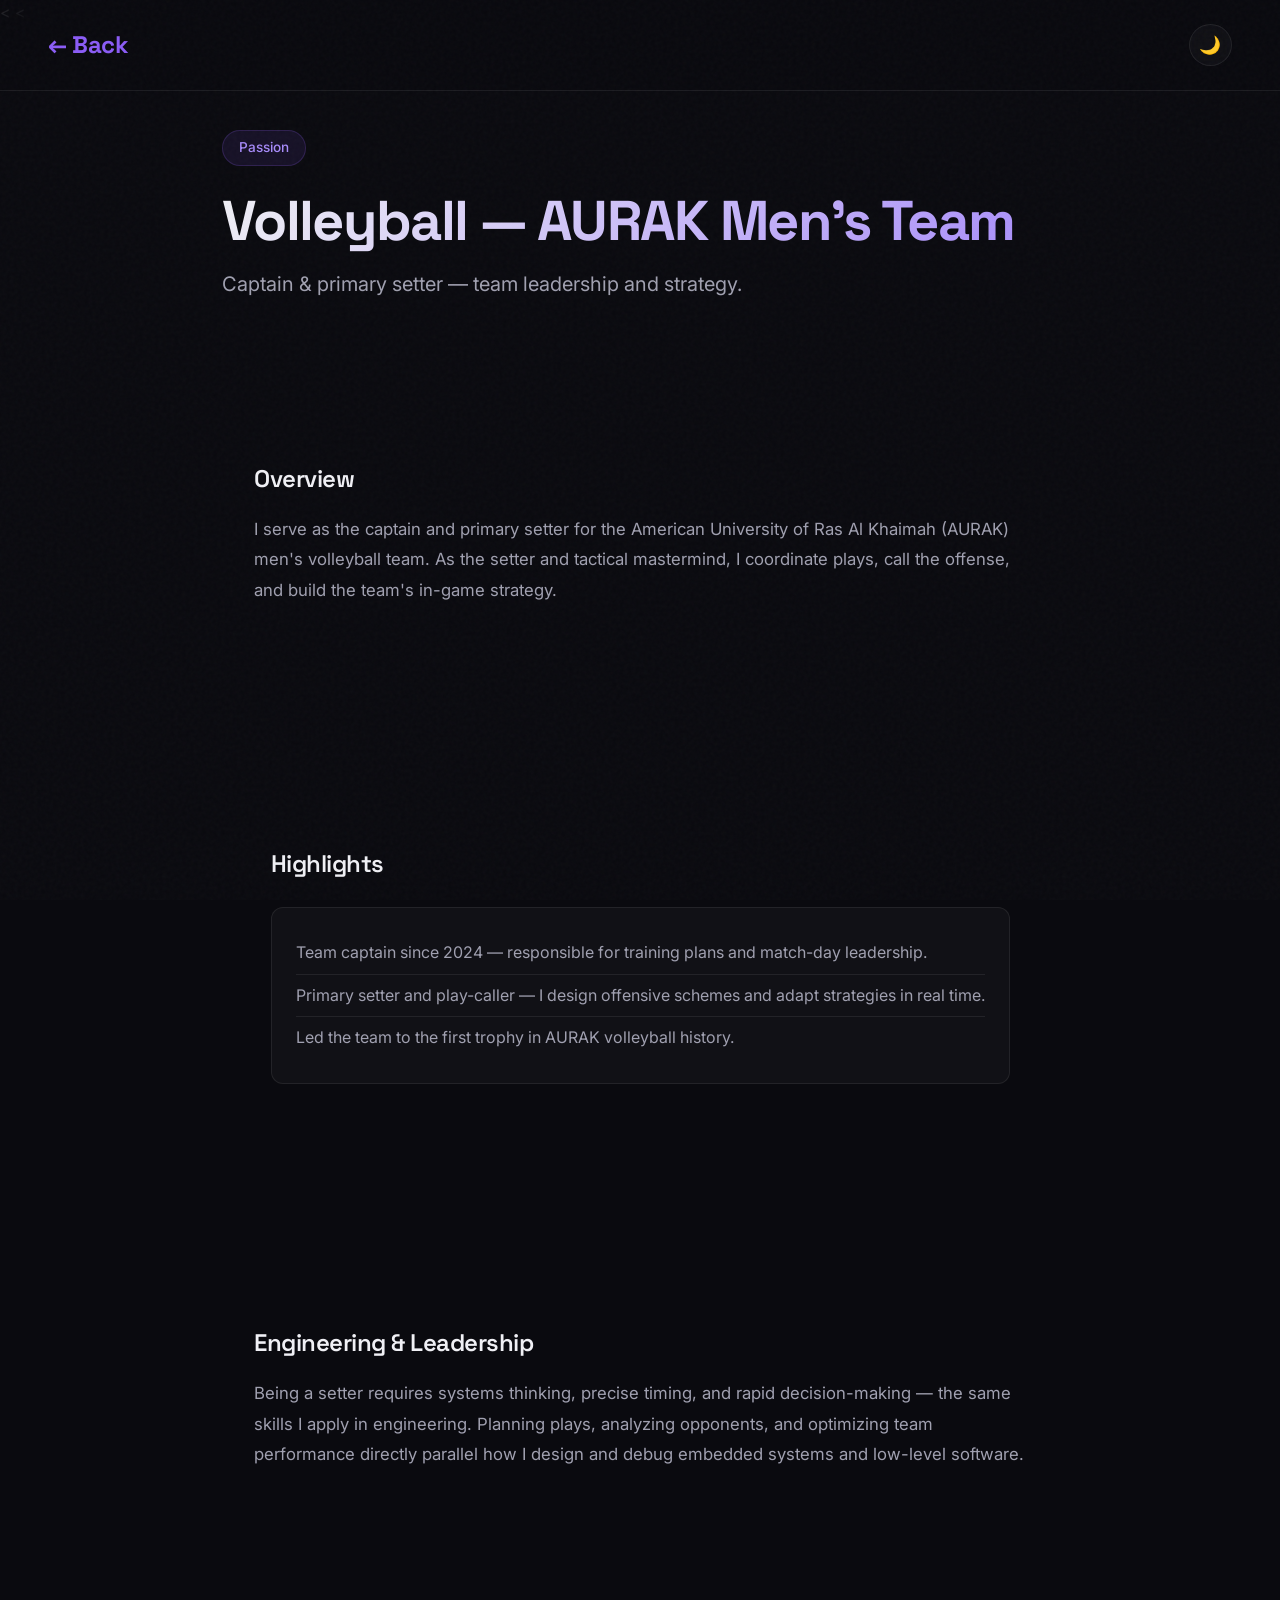
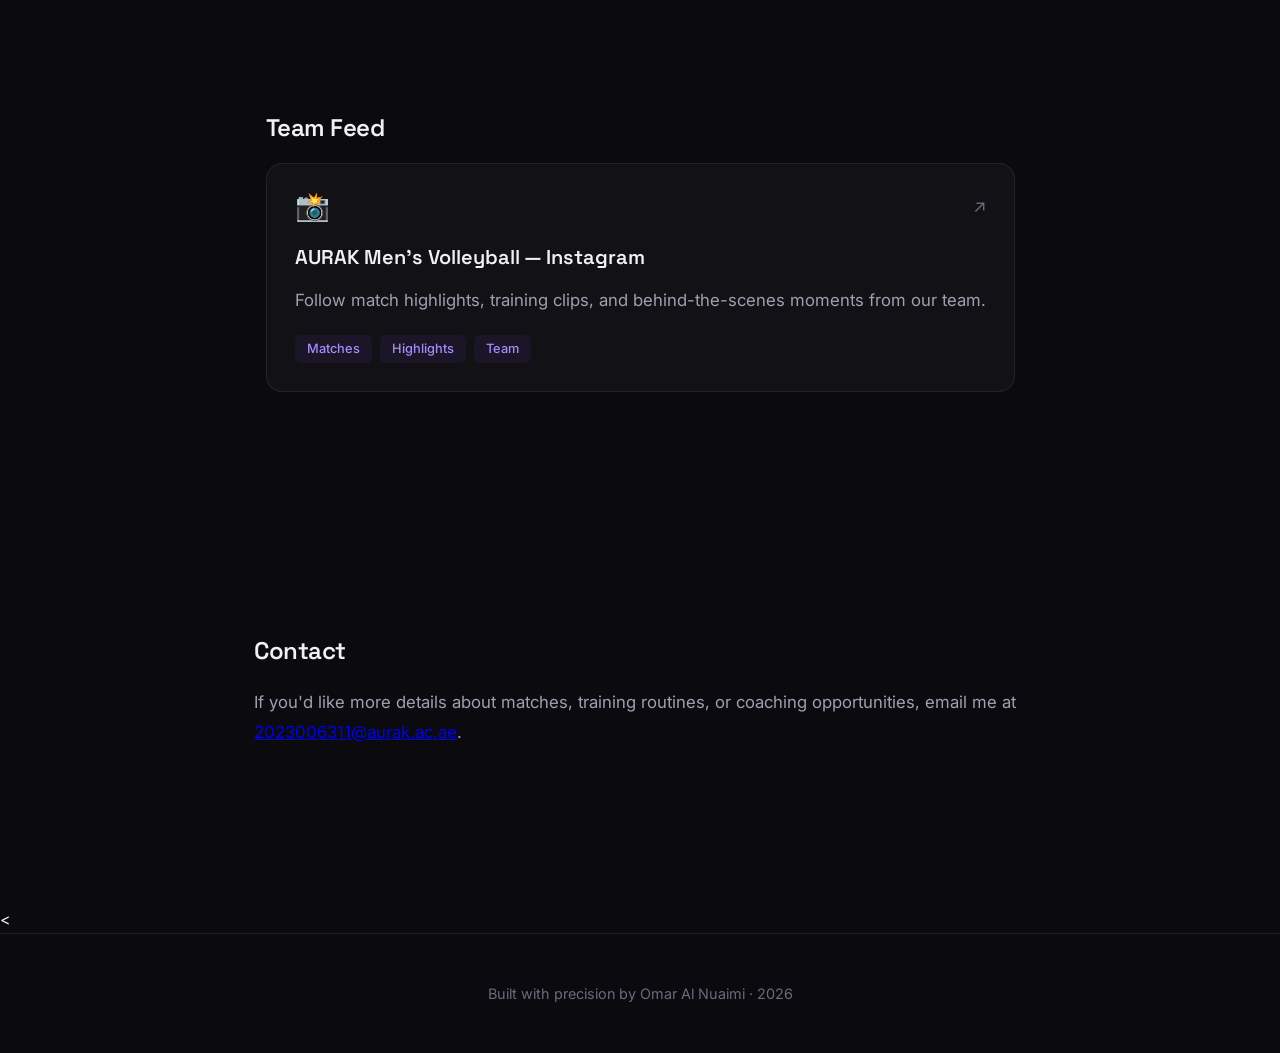
==== passions/volleyball.html @ bf1bc567 "styling fix" ====
<!DOCTYPE html>
<html lang="en">
<head>
  <meta charset="UTF-8" />
  <meta name="viewport" content="width=device-width, initial-scale=1.0"/>
  <title>Volleyball — AURAK Men's Team | Omar Al Nuaimi</title>
  <link rel="stylesheet" href="../style.css"/>
  <link rel="stylesheet" href="passions.css"/>
  <link rel="preconnect" href="https://fonts.googleapis.com">
  <link href="https://fonts.googleapis.com/css2?family=Inter:wght@300;400;500;600;700&family=Space+Grotesk:wght@400;500;600;700&display=swap" rel="stylesheet">
</head>

<body>
 
<<nav class="nav">
  <a href="../index.html" class="nav-brand">← Back</a>
  <button id="toggle" aria-label="Toggle theme">🌙</button>
</nav>

  <<main class="project-page">

    <header class="project-hero">
      <span class="project-tag">Passion</span>
      <h1>Volleyball — AURAK Men's Team</h1>
      <p class="project-subtitle">Captain & primary setter — team leadership and strategy.</p>
    </header>

    <div class="project-content">
      <section class="project-section">
        <h2>Overview</h2>
        <p>I serve as the captain and primary setter for the American University of Ras Al Khaimah (AURAK) men's volleyball team. As the setter and tactical mastermind, I coordinate plays, call the offense, and build the team's in-game strategy.</p>
      </section>

      <section class="project-section">
        <h2>Highlights</h2>
        <div class="info-box">
          <ul>
            <li>Team captain since 2024 — responsible for training plans and match-day leadership.</li>
            <li>Primary setter and play-caller — I design offensive schemes and adapt strategies in real time.</li>
            <li>Led the team to the first trophy in AURAK volleyball history.</li>
          </ul>
        </div>
      </section>

      <section class="project-section">
        <h2>Engineering & Leadership</h2>
        <p>Being a setter requires systems thinking, precise timing, and rapid decision-making — the same skills I apply in engineering. Planning plays, analyzing opponents, and optimizing team performance directly parallel how I design and debug embedded systems and low-level software.</p>
      </section>

      <section class="project-section">
        <h2>Team Feed</h2>
        <div class="projects-grid">
          <a href="https://www.instagram.com/aurakmvb" target="_blank" rel="noopener noreferrer" class="card-link">
            <article class="card">
              <div class="card-header">
                <div class="card-icon">📸</div>
                <div class="card-arrow">↗</div>
              </div>
              <h3>AURAK Men's Volleyball — Instagram</h3>
              <p>Follow match highlights, training clips, and behind-the-scenes moments from our team.</p>
              <div class="card-tags">
                <span>Matches</span>
                <span>Highlights</span>
                <span>Team</span>
              </div>
            </article>
          </a>
        </div>
      </section>

      <section class="project-section">
        <h2>Contact</h2>
        <p>If you'd like more details about matches, training routines, or coaching opportunities, email me at <a href="mailto:2023006311@aurak.ac.ae">2023006311@aurak.ac.ae</a>.</p>
      </section>
    </div>
  </main>
  <script>
  // Theme toggle (minimal, mirror of homepage behaviour)
  (function() {
    const toggle = document.getElementById('toggle');
    const body = document.body;
    const THEME_KEY = 'theme-preference';

    const pref = localStorage.getItem(THEME_KEY);
    if (pref === 'light') {
      body.classList.add('light');
      if (toggle) toggle.textContent = '☀️';
    } else {
      body.classList.remove('light');
      if (toggle) toggle.textContent = '🌙';
    }

    if (toggle) {
      toggle.addEventListener('click', () => {
        body.classList.toggle('light');
        toggle.textContent = body.classList.contains('light') ? '☀️' : '🌙';
        localStorage.setItem(THEME_KEY, body.classList.contains('light') ? 'light' : 'dark');
      });
    }
  })();

  // Simple fade-in observer for project sections and cards
  (function() {
    const observer = new IntersectionObserver((entries) => {
      entries.forEach(entry => {
        if (entry.isIntersecting) entry.target.classList.add('visible');
      });
    }, { threshold: 0.1 });

    document.querySelectorAll('.project-section, .card').forEach(el => {
      el.classList.add('fade-in');
      observer.observe(el);
    });
  })();
  document.getElementById('year')?.textContent = new Date().getFullYear();
  </script>
  
<<footer>
  <p>Built with precision by Omar Al Nuaimi · <span id="year">2026</span></p>
</footer>
</body>
</html>
---- style.css ----
:root {
  --bg-primary: #0a0a0f;
  --bg-secondary: #12121a;
  --bg-card: rgba(255, 255, 255, 0.03);
  --text-primary: #f0f0f5;
  --text-secondary: #a0a0b0;
  --text-muted: #6b6b7b;
  --accent: #8b5cf6;
  --accent-light: #a78bfa;
  --accent-glow: rgba(139, 92, 246, 0.3);
  --border: rgba(255, 255, 255, 0.08);
  --font-main: 'Inter', -apple-system, sans-serif;
  --font-display: 'Space Grotesk', sans-serif;
}

.light {
  --bg-primary: #fafafa;
  --bg-secondary: #ffffff;
  --bg-card: rgba(0, 0, 0, 0.02);
  --text-primary: #1a1a2e;
  --text-secondary: #4a4a5a;
  --text-muted: #8a8a9a;
  --accent: #7c3aed;
  --accent-light: #8b5cf6;
  --accent-glow: rgba(124, 58, 237, 0.15);
  --border: rgba(0, 0, 0, 0.06);
}

* {
  margin: 0;
  padding: 0;
  box-sizing: border-box;
}

html {
  scroll-behavior: smooth;
}

body {
  font-family: var(--font-main);
  background: var(--bg-primary);
  color: var(--text-primary);
  line-height: 1.6;
  transition: background 0.4s ease, color 0.4s ease;
  overflow-x: hidden;
}

/* Noise texture overlay */
body::before {
  content: '';
  position: fixed;
  top: 0;
  left: 0;
  width: 100%;
  height: 100%;
  opacity: 0.03;
  z-index: 1000;
  pointer-events: none;
  background-image: url("data:image/svg+xml,%3Csvg viewBox='0 0 256 256' xmlns='http://www.w3.org/2000/svg'%3E%3Cfilter id='noise'%3E%3CfeTurbulence type='fractalNoise' baseFrequency='0.9' numOctaves='4' stitchTiles='stitch'/%3E%3C/filter%3E%3Crect width='100%25' height='100%25' filter='url(%23noise)'/%3E%3C/svg%3E");
}

/* Navigation */
.nav {
  position: fixed;
  top: 0;
  left: 0;
  right: 0;
  display: flex;
  justify-content: space-between;
  align-items: center;
  padding: 1.5rem 3rem;
  z-index: 100;
  background: rgba(10, 10, 15, 0.8);
  backdrop-filter: blur(20px);
  border-bottom: 1px solid var(--border);
  transition: all 0.4s ease;
}

.light .nav {
  background: rgba(250, 250, 250, 0.8);
}

.nav-brand {
  font-family: var(--font-display);
  font-size: 1.5rem;
  font-weight: 700;
  color: var(--accent);
  letter-spacing: -0.02em;
  text-decoration: none;
  transition: all 0.3s ease;
}

.nav-brand:hover {
  opacity: 0.8;
}

#toggle {
  background: var(--bg-card);
  border: 1px solid var(--border);
  padding: 0.6rem;
  border-radius: 50%;
  cursor: pointer;
  font-size: 1.1rem;
  transition: all 0.3s ease;
  backdrop-filter: blur(10px);
}

#toggle:hover {
  transform: scale(1.1);
  border-color: var(--accent);
}

/* Hero */
.hero {
  min-height: 100vh;
  display: flex;
  flex-direction: column;
  justify-content: center;
  align-items: center;
  text-align: center;
  padding: 8rem 2rem 4rem;
  position: relative;
  background: 
    radial-gradient(ellipse 80% 50% at 50% -20%, rgba(139, 92, 246, 0.15), transparent),
    radial-gradient(ellipse 60% 40% at 80% 80%, rgba(139, 92, 246, 0.05), transparent);
}

.hero-content {
  max-width: 800px;
  animation: fadeInUp 0.8s ease-out;
}

.badge {
  display: inline-block;
  padding: 0.4rem 1rem;
  background: rgba(139, 92, 246, 0.1);
  border: 1px solid rgba(139, 92, 246, 0.2);
  border-radius: 100px;
  font-size: 0.85rem;
  color: var(--accent-light);
  margin-bottom: 1.5rem;
  font-weight: 500;
}

.hero h1 {
  font-family: var(--font-display);
  font-size: clamp(2.5rem, 6vw, 4.5rem);
  font-weight: 700;
  line-height: 1.1;
  letter-spacing: -0.03em;
  margin-bottom: 1rem;
  background: linear-gradient(135deg, var(--text-primary) 0%, var(--accent-light) 100%);
  -webkit-background-clip: text;
  -webkit-text-fill-color: transparent;
  background-clip: text;
}

.hero-subtitle {
  font-family: var(--font-display);
  font-size: 1.25rem;
  color: var(--text-secondary);
  font-weight: 500;
  margin-bottom: 1.5rem;
  letter-spacing: 0.02em;
}

.hero-desc {
  font-size: 1.1rem;
  color: var(--text-muted);
  max-width: 600px;
  margin: 0 auto 2.5rem;
  line-height: 1.7;
}

/* Buttons */
.buttons {
  display: flex;
  flex-wrap: wrap;
  justify-content: center;
  gap: 0.75rem;
}

.btn {
  display: inline-flex;
  align-items: center;
  gap: 0.4rem;
  padding: 0.85rem 1.75rem;
  font-family: var(--font-main);
  font-size: 0.95rem;
  font-weight: 500;
  text-decoration: none;
  border-radius: 12px;
  transition: all 0.3s cubic-bezier(0.4, 0, 0.2, 1);
  cursor: pointer;
  border: none;
}

.btn-primary {
  background: var(--accent);
  color: white;
  box-shadow: 0 4px 20px var(--accent-glow);
}

.btn-primary:hover {
  transform: translateY(-2px);
  box-shadow: 0 8px 30px var(--accent-glow);
  background: var(--accent-light);
}

.btn-secondary {
  background: var(--bg-card);
  color: var(--text-primary);
  border: 1px solid var(--border);
  backdrop-filter: blur(10px);
}

.btn-secondary:hover {
  background: rgba(139, 92, 246, 0.1);
  border-color: var(--accent);
  transform: translateY(-2px);
}

.btn-highlight {
  background: linear-gradient(135deg, var(--accent), #c084fc);
  color: white;
  box-shadow: 0 4px 20px rgba(139, 92, 246, 0.3);
}

.btn-highlight:hover {
  transform: translateY(-2px);
  box-shadow: 0 8px 30px rgba(139, 92, 246, 0.4);
}

/* Scroll Indicator */
.scroll-indicator {
  position: absolute;
  bottom: 2.5rem;
  display: flex;
  flex-direction: column;
  align-items: center;
  gap: 0.75rem;
  opacity: 0.6;
  animation: bounce 2s infinite;
}

.mouse {
  width: 24px;
  height: 38px;
  border: 2px solid var(--text-muted);
  border-radius: 12px;
  position: relative;
}

.wheel {
  width: 4px;
  height: 8px;
  background: var(--text-muted);
  border-radius: 2px;
  position: absolute;
  top: 6px;
  left: 50%;
  transform: translateX(-50%);
  animation: scroll 2s infinite;
}

.scroll-indicator span {
  font-size: 0.75rem;
  color: var(--text-muted);
  text-transform: uppercase;
  letter-spacing: 0.1em;
}

/* Sections */
section {
  max-width: 1100px;
  margin: 0 auto;
  padding: 6rem 2rem;
}

.section-header {
  display: flex;
  align-items: center;
  gap: 1rem;
  margin-bottom: 3rem;
}

.section-number {
  font-family: var(--font-display);
  font-size: 0.875rem;
  font-weight: 600;
  color: var(--accent);
  opacity: 0.7;
}

h2 {
  font-family: var(--font-display);
  font-size: 2rem;
  font-weight: 700;
  color: var(--text-primary);
  letter-spacing: -0.02em;
}

/* About */
.about-content {
  display: grid;
  grid-template-columns: 1fr;
  gap: 2rem;
}

.about-content p {
  font-size: 1.15rem;
  color: var(--text-secondary);
  line-height: 1.8;
  max-width: 700px;
}

.skills {
  display: flex;
  flex-wrap: wrap;
  gap: 0.6rem;
}

.skill-tag {
  padding: 0.5rem 1rem;
  background: var(--bg-card);
  border: 1px solid var(--border);
  border-radius: 8px;
  font-size: 0.875rem;
  font-weight: 500;
  color: var(--text-secondary);
  transition: all 0.3s ease;
}

.skill-tag:hover {
  border-color: var(--accent);
  color: var(--accent-light);
  transform: translateY(-1px);
}

/* Projects Grid */
.projects-grid {
  display: grid;
  grid-template-columns: repeat(auto-fit, minmax(300px, 1fr));
  gap: 1.5rem;
}

/* Card links */
.card-link {
  text-decoration: none;
  color: inherit;
  display: block;
}

.card-link:hover {
  text-decoration: none;
}

/* Cards */
.card {
  background: var(--bg-card);
  border: 1px solid var(--border);
  border-radius: 16px;
  padding: 1.75rem;
  backdrop-filter: blur(20px);
  transition: all 0.4s cubic-bezier(0.4, 0, 0.2, 1);
  position: relative;
  overflow: hidden;
  height: 100%;
}

.card::before {
  content: '';
  position: absolute;
  top: 0;
  left: 0;
  right: 0;
  height: 1px;
  background: linear-gradient(90deg, transparent, var(--accent), transparent);
  opacity: 0;
  transition: opacity 0.4s ease;
}

.card:hover {
  transform: translateY(-5px);
  border-color: rgba(139, 92, 246, 0.2);
  box-shadow: 0 20px 40px rgba(0, 0, 0, 0.2);
}

.card:hover::before {
  opacity: 1;
}

.card-header {
  display: flex;
  justify-content: space-between;
  align-items: flex-start;
  margin-bottom: 1.25rem;
}

.card-icon {
  font-size: 1.75rem;
  line-height: 1;
}

.card-arrow {
  color: var(--text-muted);
  font-size: 1.1rem;
  transition: all 0.3s ease;
}

.card:hover .card-arrow {
  color: var(--accent);
  transform: translate(2px, -2px);
}

.card h3 {
  font-family: var(--font-display);
  font-size: 1.25rem;
  font-weight: 600;
  margin-bottom: 0.75rem;
  color: var(--text-primary);
}

.card p {
  color: var(--text-secondary);
  font-size: 0.95rem;
  line-height: 1.6;
  margin-bottom: 1.25rem;
}

.card-tags {
  display: flex;
  flex-wrap: wrap;
  gap: 0.5rem;
}

.card-tags span {
  padding: 0.25rem 0.75rem;
  background: rgba(139, 92, 246, 0.08);
  border-radius: 6px;
  font-size: 0.8rem;
  color: var(--accent-light);
  font-weight: 500;
}

/* Footer */
footer {
  text-align: center;
  padding: 3rem 2rem;
  border-top: 1px solid var(--border);
  color: var(--text-muted);
  font-size: 0.9rem;
}

/* Animations */
@keyframes fadeInUp {
  from {
    opacity: 0;
    transform: translateY(30px);
  }
  to {
    opacity: 1;
    transform: translateY(0);
  }
}

@keyframes bounce {
  0%, 20%, 50%, 80%, 100% {
    transform: translateY(0);
  }
  40% {
    transform: translateY(-10px);
  }
  60% {
    transform: translateY(-5px);
  }
}

@keyframes scroll {
  0% {
    opacity: 1;
    transform: translateX(-50%) translateY(0);
  }
  100% {
    opacity: 0;
    transform: translateX(-50%) translateY(12px);
  }
}

.fade-in {
  opacity: 0;
  transform: translateY(30px);
  transition: opacity 0.6s ease, transform 0.6s ease;
}

.fade-in.visible {
  opacity: 1;
  transform: translateY(0);
}

/* Light mode specific tweaks */
.light .card {
  background: rgba(255, 255, 255, 0.6);
  box-shadow: 0 4px 20px rgba(0, 0, 0, 0.05);
}

.light .hero {
  background: 
    radial-gradient(ellipse 80% 50% at 50% -20%, rgba(124, 58, 237, 0.08), transparent),
    radial-gradient(ellipse 60% 40% at 80% 80%, rgba(124, 58, 237, 0.03), transparent);
}

/* Project Page Styles */
.project-page {
  max-width: 900px;
  margin: 0 auto;
  padding: 8rem 2rem 4rem;
}

.project-hero {
  margin-bottom: 4rem;
  animation: fadeInUp 0.8s ease-out;
}

.project-tag {
  display: inline-block;
  padding: 0.4rem 1rem;
  background: rgba(139, 92, 246, 0.1);
  border: 1px solid rgba(139, 92, 246, 0.2);
  border-radius: 100px;
  font-size: 0.85rem;
  color: var(--accent-light);
  margin-bottom: 1.5rem;
  font-weight: 500;
}

.project-hero h1 {
  font-family: var(--font-display);
  font-size: clamp(2rem, 5vw, 3.5rem);
  font-weight: 700;
  line-height: 1.1;
  letter-spacing: -0.03em;
  margin-bottom: 1rem;
  background: linear-gradient(135deg, var(--text-primary) 0%, var(--accent-light) 100%);
  -webkit-background-clip: text;
  -webkit-text-fill-color: transparent;
  background-clip: text;
}

.project-subtitle {
  font-size: 1.25rem;
  color: var(--text-secondary);
  font-weight: 400;
}

.project-content {
  display: flex;
  flex-direction: column;
  gap: 3rem;
}

.project-section {
  animation: fadeInUp 0.6s ease-out;
  animation-fill-mode: both;
}

.project-section:nth-child(2) { animation-delay: 0.1s; }
.project-section:nth-child(3) { animation-delay: 0.2s; }
.project-section:nth-child(4) { animation-delay: 0.3s; }
.project-section:nth-child(5) { animation-delay: 0.4s; }
.project-section:nth-child(6) { animation-delay: 0.5s; }
.project-section:nth-child(7) { animation-delay: 0.6s; }

.project-section h2 {
  font-family: var(--font-display);
  font-size: 1.5rem;
  font-weight: 600;
  margin-bottom: 1rem;
  color: var(--text-primary);
  letter-spacing: -0.02em;
}

.project-section p {
  color: var(--text-secondary);
  line-height: 1.8;
  font-size: 1.05rem;
}

.project-section code {
  background: var(--bg-card);
  padding: 0.2rem 0.4rem;
  border-radius: 4px;
  font-family: 'SF Mono', Monaco, monospace;
  font-size: 0.9em;
  color: var(--accent-light);
  border: 1px solid var(--border);
}

.specs-grid {
  display: grid;
  grid-template-columns: repeat(auto-fit, minmax(200px, 1fr));
  gap: 1rem;
  margin-top: 1.5rem;
}

.spec-card {
  background: var(--bg-card);
  border: 1px solid var(--border);
  border-radius: 12px;
  padding: 1.25rem;
  backdrop-filter: blur(10px);
}

.spec-card h4 {
  font-family: var(--font-display);
  font-size: 0.875rem;
  font-weight: 600;
  color: var(--accent-light);
  margin-bottom: 0.5rem;
  text-transform: uppercase;
  letter-spacing: 0.05em;
}

.spec-card p {
  font-size: 1rem;
  color: var(--text-primary);
  margin: 0;
}

.info-box {
  background: var(--bg-card);
  border: 1px solid var(--border);
  border-radius: 12px;
  padding: 1.5rem;
  margin-top: 1.5rem;
  backdrop-filter: blur(10px);
}

.info-box h4 {
  font-family: var(--font-display);
  font-size: 1rem;
  font-weight: 600;
  margin-bottom: 1rem;
  color: var(--text-primary);
}

.info-box ul {
  list-style: none;
  padding: 0;
  margin: 0;
}

.info-box li {
  padding: 0.5rem 0;
  color: var(--text-secondary);
  border-bottom: 1px solid var(--border);
}

.info-box li:last-child {
  border-bottom: none;
}

.info-box strong {
  color: var(--text-primary);
  display: inline-block;
  width: 100px;
}

.code-block {
  background: var(--bg-secondary);
  border: 1px solid var(--border);
  border-radius: 12px;
  padding: 1.5rem;
  margin-top: 1.5rem;
  overflow-x: auto;
}

.code-block pre {
  margin: 0;
  font-family: 'SF Mono', Monaco, monospace;
  font-size: 0.9rem;
  line-height: 1.6;
  color: var(--text-secondary);
}

.pdf-container {
  margin-top: 1.5rem;
  border: 1px solid var(--border);
  border-radius: 12px;
  overflow: hidden;
  background: var(--bg-secondary);
}

.pdf-container embed {
  display: block;
  border: none;
}

.pdf-fallback {
  text-align: center;
  padding: 1rem;
  margin: 0;
  font-size: 0.9rem;
  color: var(--text-muted);
}

.pdf-fallback a {
  color: var(--accent-light);
  text-decoration: none;
}

.pdf-fallback a:hover {
  text-decoration: underline;
}

/* Responsive */
@media (max-width: 768px) {
  .nav {
    padding: 1rem 1.5rem;
  }
  
  .hero {
    padding: 7rem 1.5rem 3rem;
  }
  
  .buttons {
    flex-direction: column;
    align-items: center;
  }
  
  .btn {
    width: 100%;
    max-width: 280px;
    justify-content: center;
  }
  
  section {
    padding: 4rem 1.5rem;
  }
  
  .projects-grid {
    grid-template-columns: 1fr;
  }
  
  .project-page {
    padding: 7rem 1.5rem 3rem;
  }
  
  .specs-grid {
    grid-template-columns: 1fr 1fr;
  }
}
---- passions/passions.css ----
/* Overrides and page-specific tweaks for passions pages */

/* Ensure project pages account for fixed nav */
.project-page {
  padding-top: 6.5rem;
}

/* Back link styled like the site's secondary buttons but smaller */
.back-link {
  display: inline-flex;
  align-items: center;
  gap: 0.5rem;
  padding: 0.6rem 1rem;
  background: var(--bg-card);
  color: var(--text-primary);
  border: 1px solid var(--border);
  border-radius: 10px;
  text-decoration: none;
  font-weight: 600;
  margin-bottom: 1.25rem;
}

.back-link:hover {
  background: rgba(139, 92, 246, 0.06);
  border-color: var(--accent);
  transform: translateY(-2px);
}

/* Place the nav-brand clearly and ensure contrast on project pages */
.nav {
  background: rgba(10, 10, 15, 0.85);
}

.nav-brand {
  color: var(--accent);
}

/* Small screens: ensure back link full width */
@media (max-width: 768px) {
  .back-link {
    width: 100%;
    justify-content: center;
  }
}
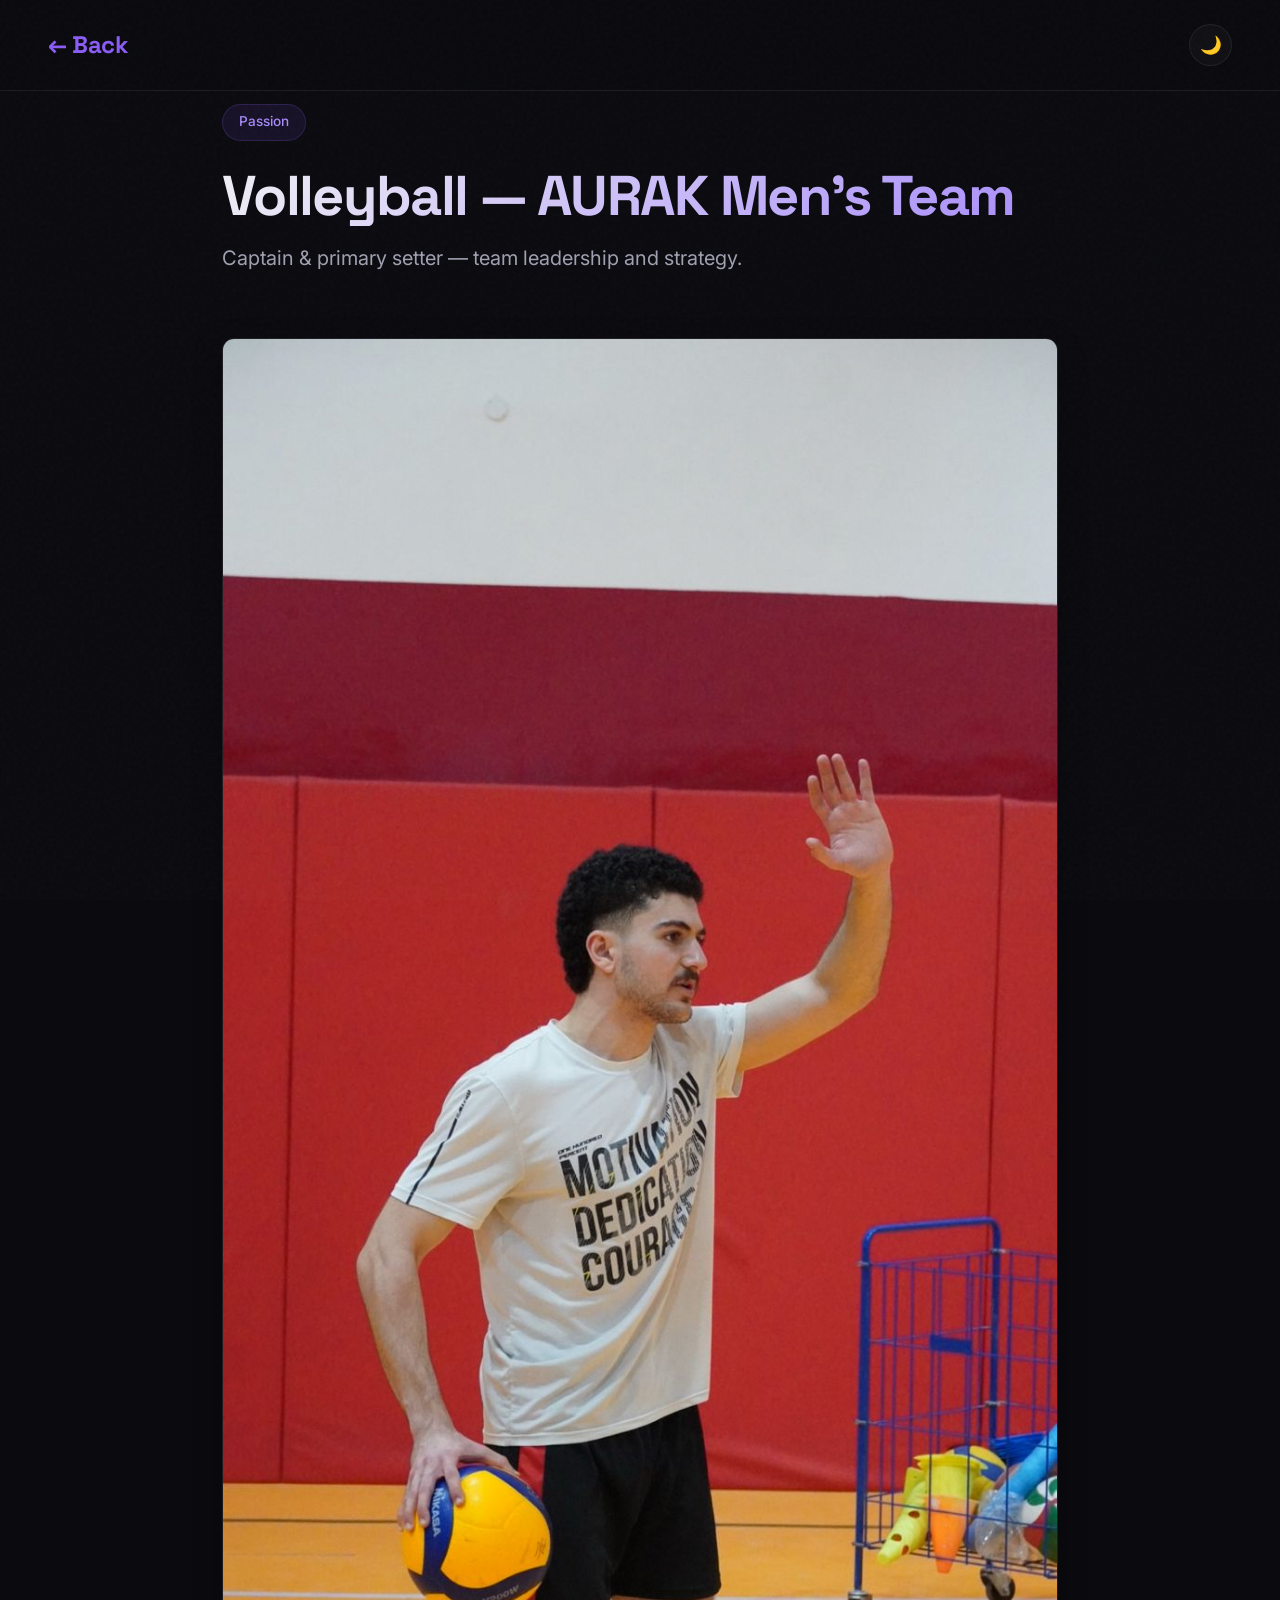
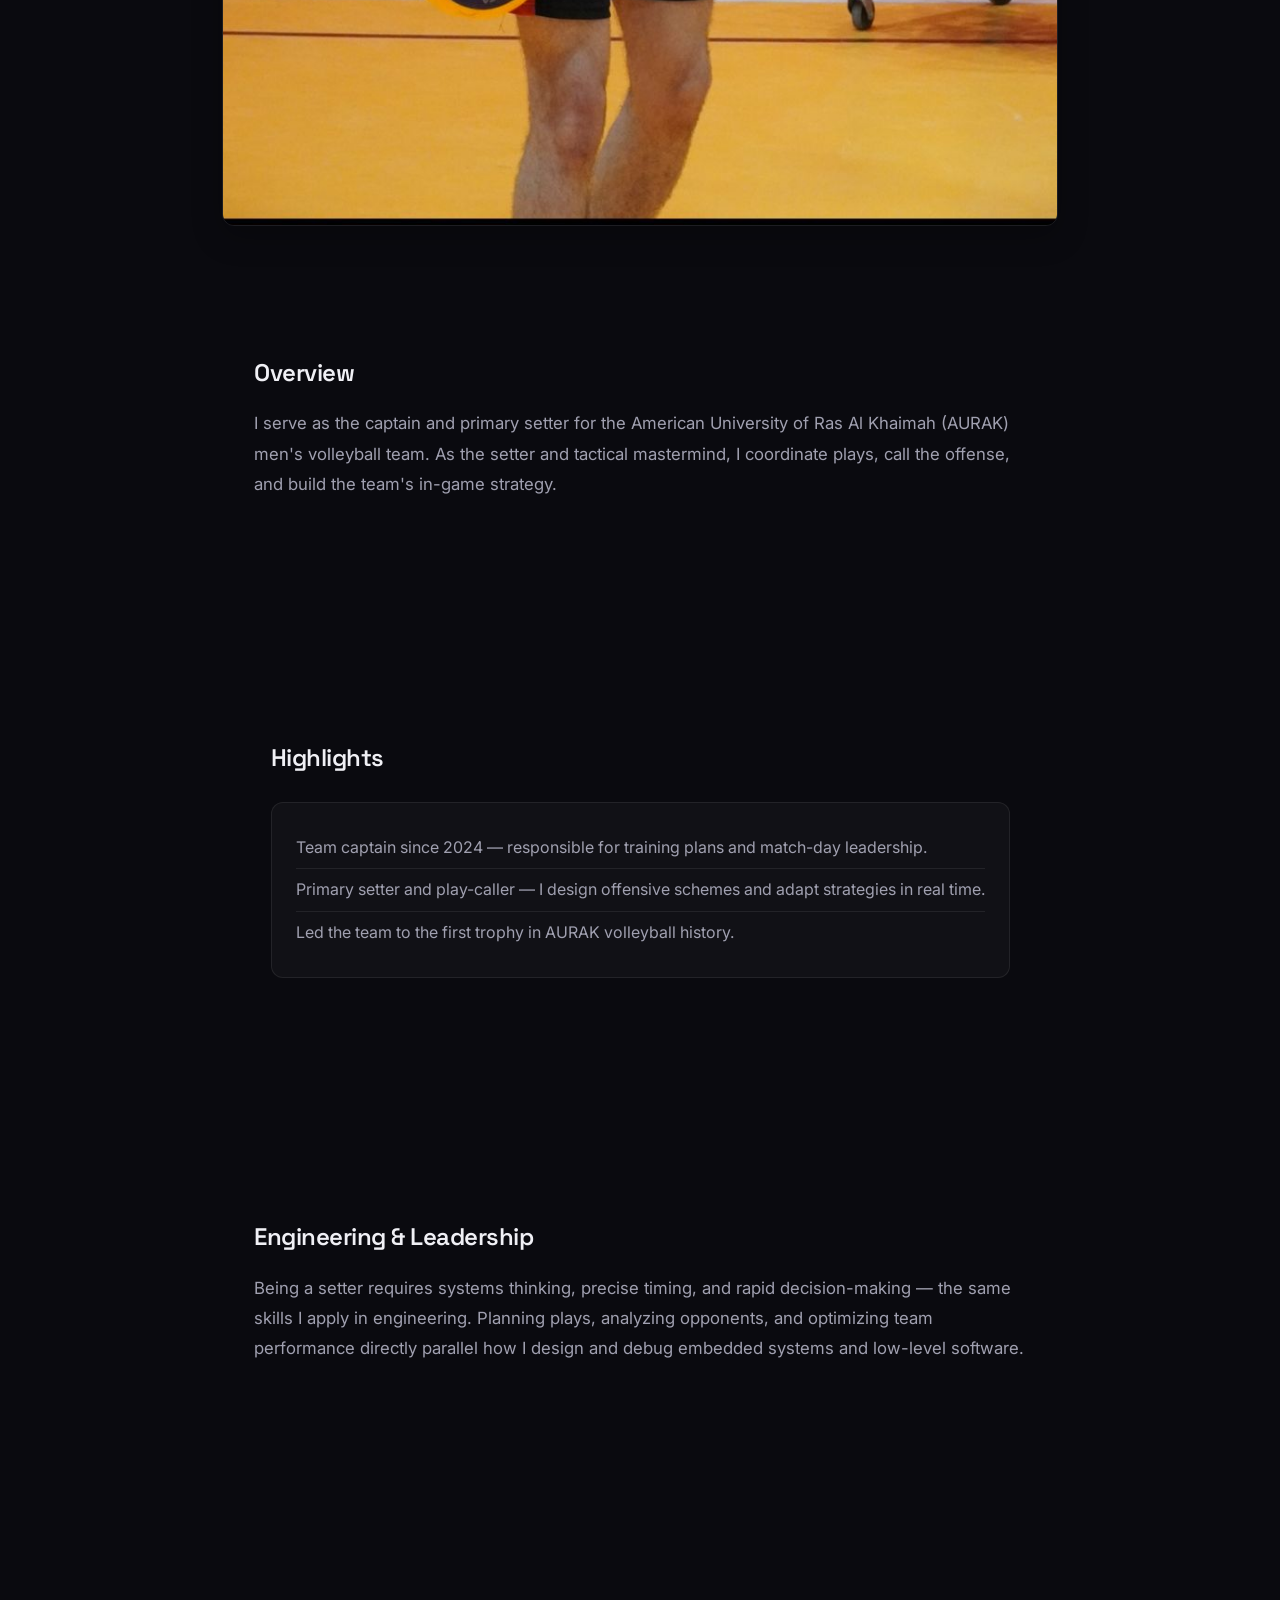
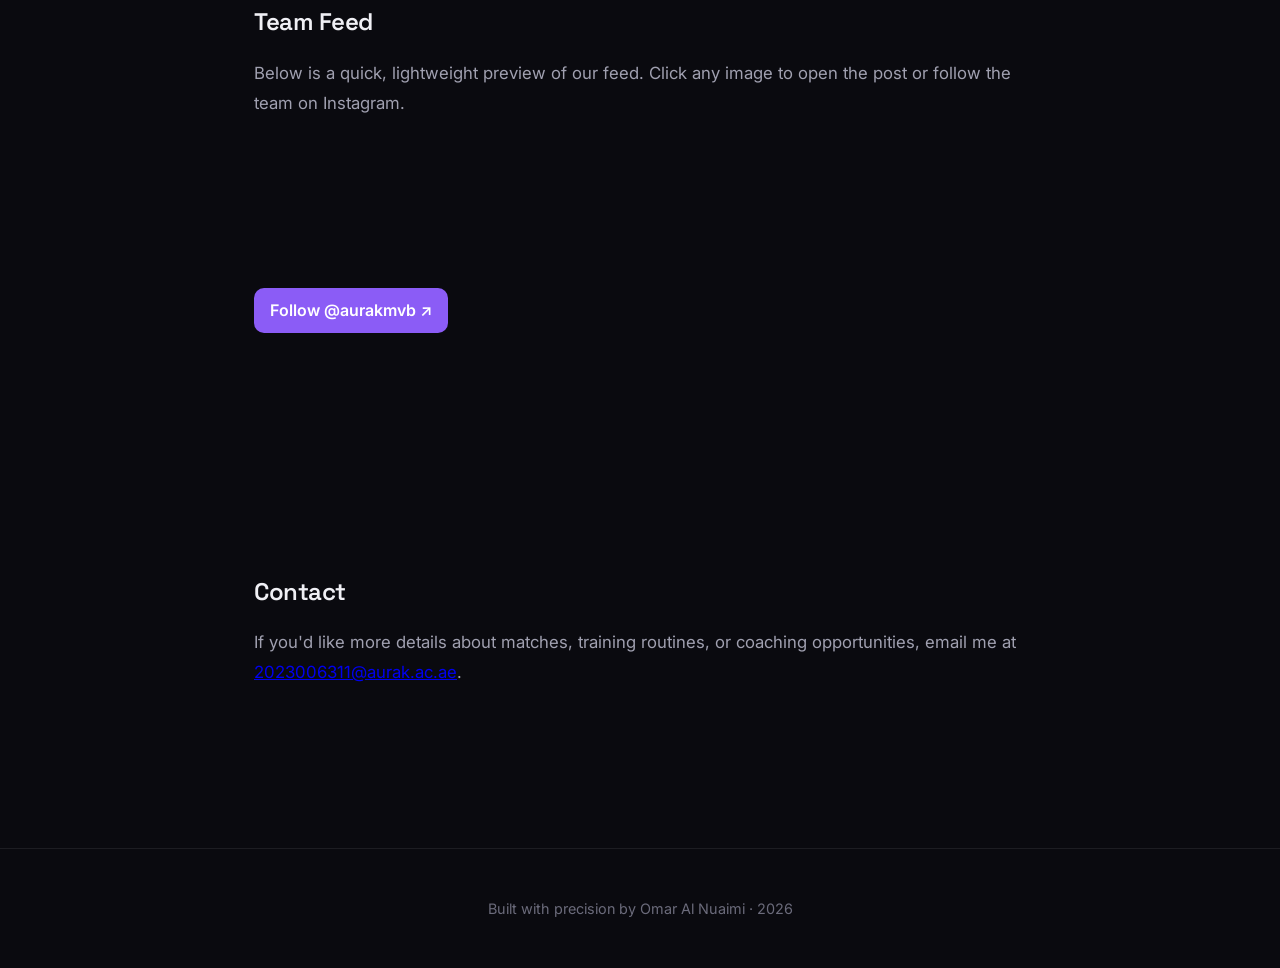
==== commit a6ae6ad9: "added pic, insta feed etc" ====
--- a/passions/volleyball.html
+++ b/passions/volleyball.html
@@ -12,18 +12,21 @@
 
 <body>
  
-<<nav class="nav">
+<nav class="nav">
   <a href="../index.html" class="nav-brand">← Back</a>
   <button id="toggle" aria-label="Toggle theme">🌙</button>
 </nav>
 
-  <<main class="project-page">
-
+  <main class="project-page">
     <header class="project-hero">
       <span class="project-tag">Passion</span>
       <h1>Volleyball — AURAK Men's Team</h1>
       <p class="project-subtitle">Captain & primary setter — team leadership and strategy.</p>
     </header>
+
+    <div class="hero-image-container">
+      <img src="images/team.jpg" alt="AURAK Men's Volleyball - team photo" class="hero-image">
+    </div>
 
     <div class="project-content">
       <section class="project-section">
@@ -49,23 +52,13 @@
 
       <section class="project-section">
         <h2>Team Feed</h2>
-        <div class="projects-grid">
-          <a href="https://www.instagram.com/aurakmvb" target="_blank" rel="noopener noreferrer" class="card-link">
-            <article class="card">
-              <div class="card-header">
-                <div class="card-icon">📸</div>
-                <div class="card-arrow">↗</div>
-              </div>
-              <h3>AURAK Men's Volleyball — Instagram</h3>
-              <p>Follow match highlights, training clips, and behind-the-scenes moments from our team.</p>
-              <div class="card-tags">
-                <span>Matches</span>
-                <span>Highlights</span>
-                <span>Team</span>
-              </div>
-            </article>
-          </a>
+        <p>Below is a quick, lightweight preview of our feed. Click any image to open the post or follow the team on Instagram.</p>
+
+        <div class="instagram-embed">
+          <iframe src="https://snapwidget.com/embed/1124978" class="snapwidget-widget" allowtransparency="true" frameborder="0" scrolling="no" title="Posts from Instagram"></iframe>
         </div>
+
+        <a class="follow-ig" href="https://www.instagram.com/aurakmvb" target="_blank" rel="noopener noreferrer">Follow @aurakmvb ↗</a>
       </section>
 
       <section class="project-section">
@@ -115,7 +108,7 @@
   document.getElementById('year')?.textContent = new Date().getFullYear();
   </script>
   
-<<footer>
+<footer>
   <p>Built with precision by Omar Al Nuaimi · <span id="year">2026</span></p>
 </footer>
 </body>
--- a/passions/passions.css
+++ b/passions/passions.css
@@ -42,3 +42,63 @@
     justify-content: center;
   }
 }
+
+/* Hero image for passions pages */
+.hero-image-container {
+  margin: 1.5rem 0 2rem;
+  display: block;
+}
+
+.hero-image {
+  width: 100%;
+  max-width: 900px;
+  height: auto;
+  border-radius: 12px;
+  border: 1px solid var(--border);
+  box-shadow: 0 10px 30px rgba(0,0,0,0.25);
+  display: block;
+}
+
+/* Instagram gallery */
+.insta-grid {
+  display: grid;
+  grid-template-columns: repeat(auto-fit, minmax(140px, 1fr));
+  gap: 0.75rem;
+  margin-top: 1rem;
+}
+
+.insta-grid a img {
+  width: 100%;
+  height: 140px;
+  object-fit: cover;
+  border-radius: 8px;
+  border: 1px solid var(--border);
+}
+
+.follow-ig {
+  display: inline-block;
+  margin-top: 0.75rem;
+  padding: 0.6rem 1rem;
+  background: var(--accent);
+  color: #fff;
+  border-radius: 10px;
+  text-decoration: none;
+  font-weight: 600;
+}
+
+.follow-ig:hover { opacity: 0.95; transform: translateY(-2px); }+
++/* Instagram embed styling */
++.instagram-embed {
++  width: 100%;
++  max-width: 860px;
++  margin: 1.5rem auto 0;
++  border-radius: 18px;
++  overflow: hidden;
++  box-shadow: 0 20px 40px rgba(0,0,0,0.18);
++}
++
++.instagram-embed iframe {
++  width: 100%;
++  min-height: 520px;
++  border: none;
++}
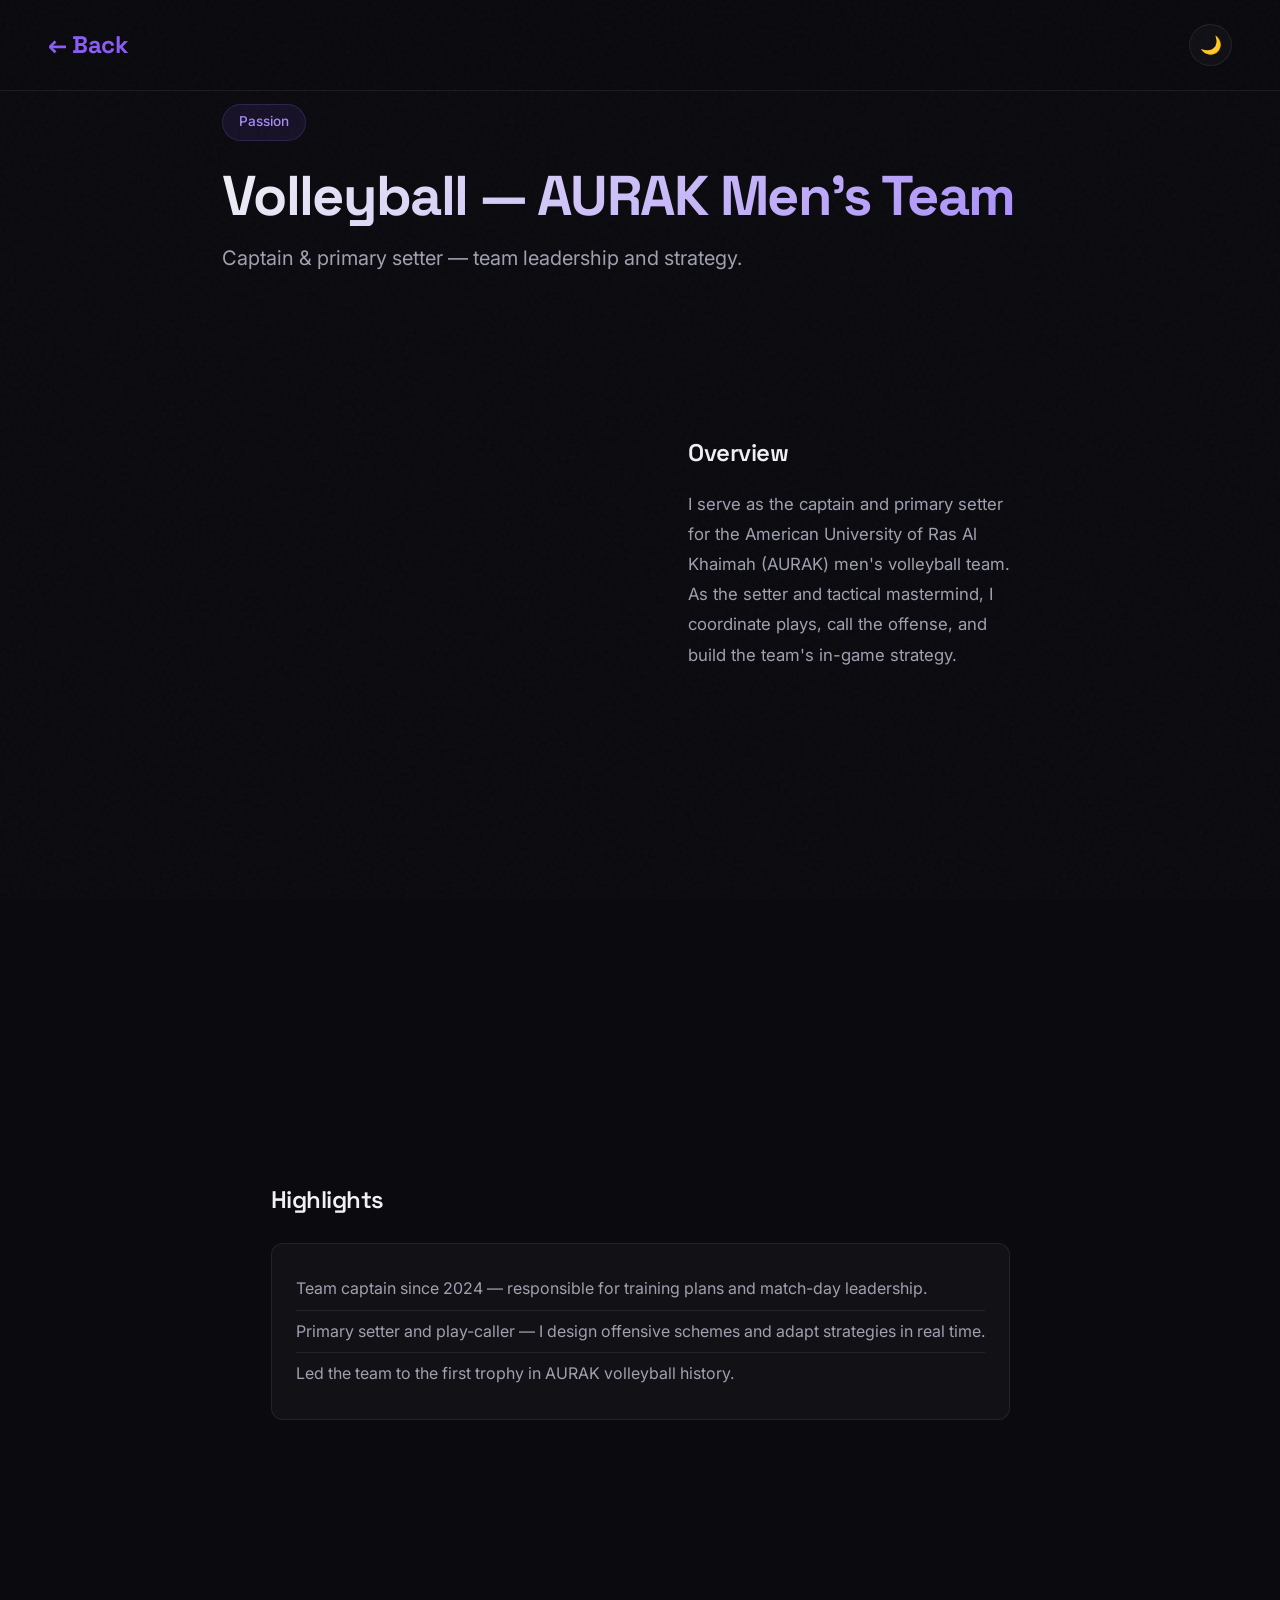
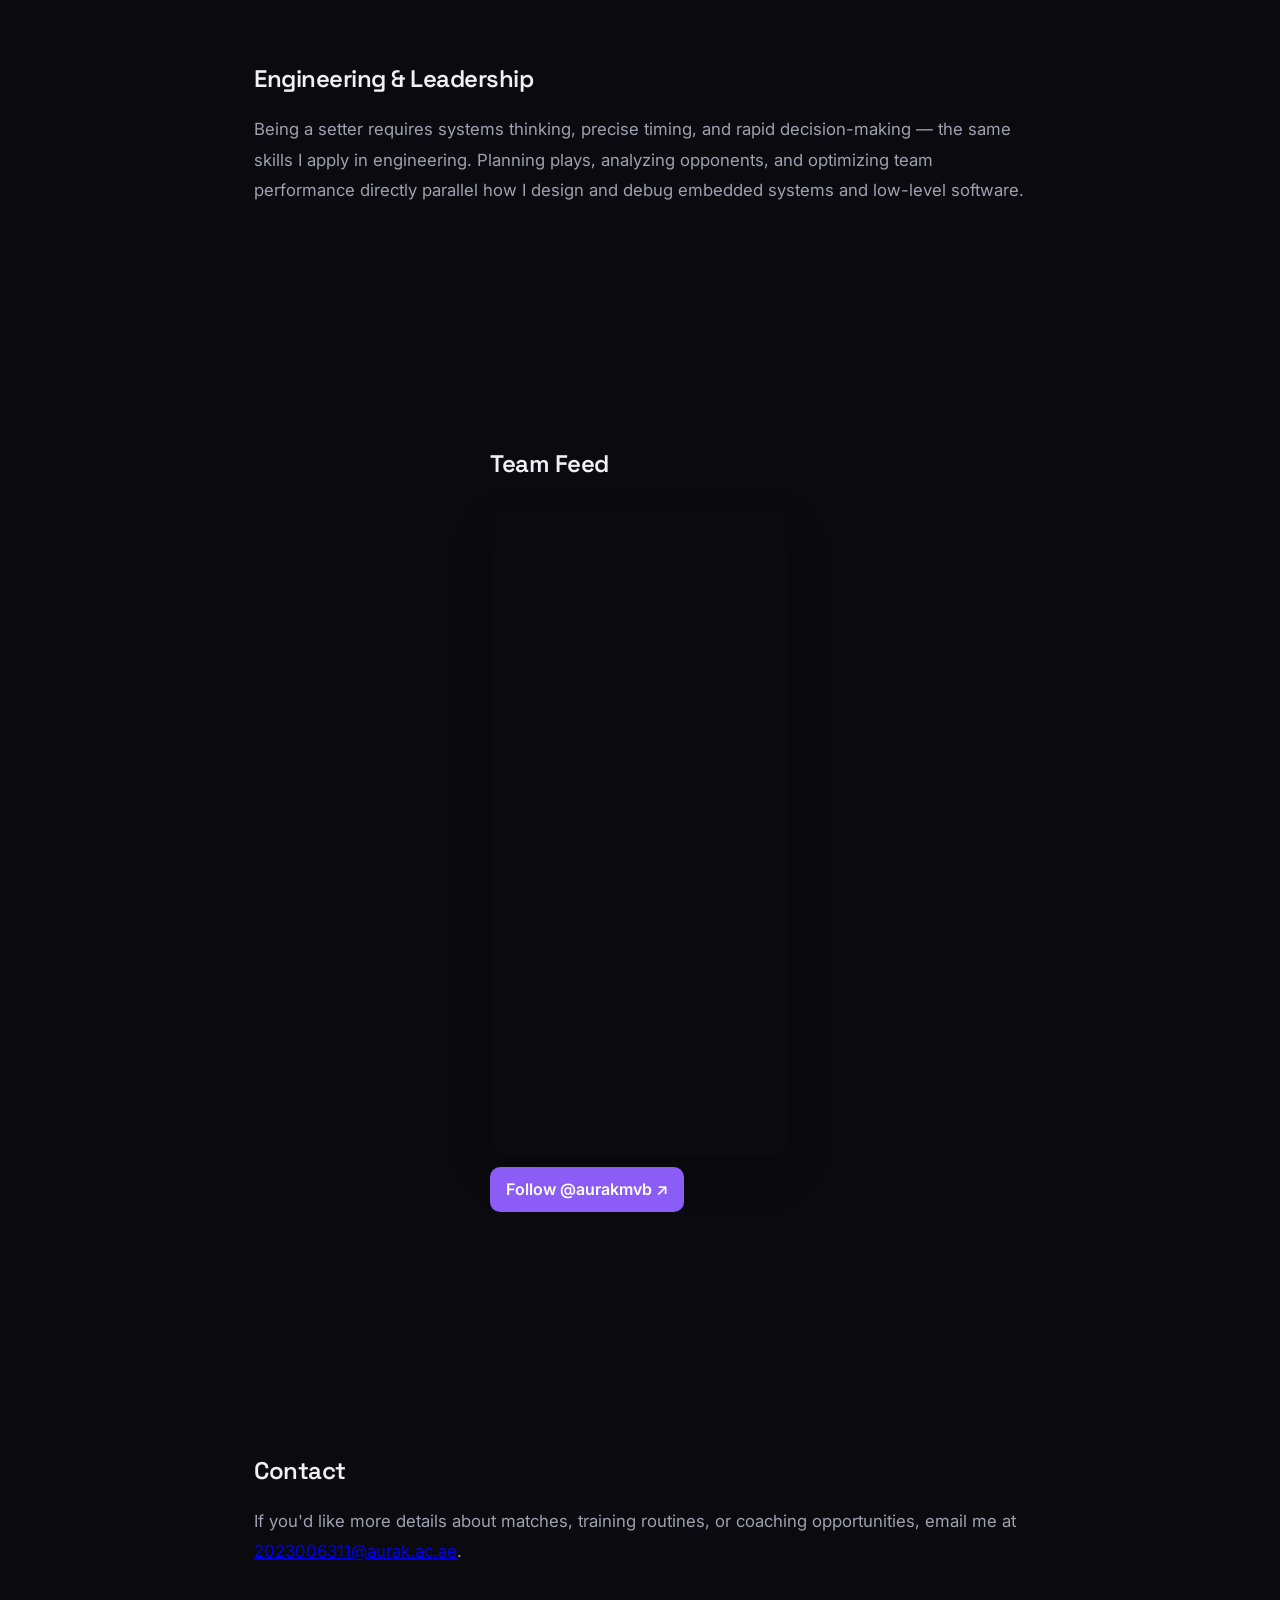
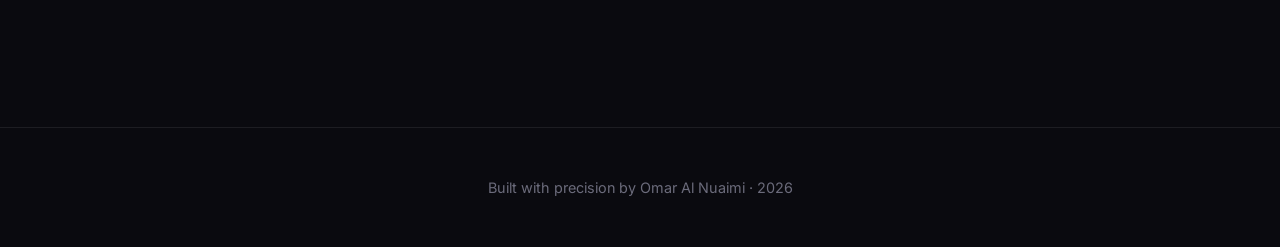
==== commit 203c5483: "updates to volleyball section" ====
--- a/passions/volleyball.html
+++ b/passions/volleyball.html
@@ -24,16 +24,17 @@
       <p class="project-subtitle">Captain & primary setter — team leadership and strategy.</p>
     </header>
 
-    <div class="hero-image-container">
-      <img src="images/team.jpg" alt="AURAK Men's Volleyball - team photo" class="hero-image">
+    <div class="hero-overview">
+      <div class="hero-image-container">
+        <img src="images/team.jpg" alt="AURAK Men's Volleyball - team photo" class="hero-image">
+      </div>
+      <section class="project-section overview-section">
+        <h2>Overview</h2>
+        <p>I serve as the captain and primary setter for the American University of Ras Al Khaimah (AURAK) men's volleyball team. As the setter and tactical mastermind, I coordinate plays, call the offense, and build the team's in-game strategy.</p>
+      </section>
     </div>
 
     <div class="project-content">
-      <section class="project-section">
-        <h2>Overview</h2>
-        <p>I serve as the captain and primary setter for the American University of Ras Al Khaimah (AURAK) men's volleyball team. As the setter and tactical mastermind, I coordinate plays, call the offense, and build the team's in-game strategy.</p>
-      </section>
-
       <section class="project-section">
         <h2>Highlights</h2>
         <div class="info-box">
@@ -52,8 +53,6 @@
 
       <section class="project-section">
         <h2>Team Feed</h2>
-        <p>Below is a quick, lightweight preview of our feed. Click any image to open the post or follow the team on Instagram.</p>
-
         <div class="instagram-embed">
           <iframe src="https://snapwidget.com/embed/1124978" class="snapwidget-widget" allowtransparency="true" frameborder="0" scrolling="no" title="Posts from Instagram"></iframe>
         </div>
@@ -105,6 +104,22 @@
       observer.observe(el);
     });
   })();
+
+  // Slide animation for the hero image when overview is visible
+  (function() {
+    const imageContainer = document.querySelector('.hero-image-container');
+    const overview = document.querySelector('.overview-section');
+    if (!imageContainer || !overview) return;
+
+    const observer = new IntersectionObserver((entries) => {
+      entries.forEach(entry => {
+        imageContainer.classList.toggle('active', entry.isIntersecting);
+      });
+    }, { threshold: 0.3 });
+
+    observer.observe(overview);
+  })();
+
   document.getElementById('year')?.textContent = new Date().getFullYear();
   </script>
   
--- a/passions/passions.css
+++ b/passions/passions.css
@@ -59,19 +59,61 @@
   display: block;
 }
 
+.hero-overview {
+  display: grid;
+  grid-template-columns: 1fr 1fr;
+  gap: 2rem;
+  align-items: start;
+  margin-bottom: 2rem;
+}
+
+.hero-image-container {
+  margin: 0;
+  width: 100%;
+  max-width: 460px;
+  transform: translateX(80px);
+  opacity: 0;
+  transition: transform 0.8s ease, opacity 0.8s ease;
+}
+
+.hero-image-container.active {
+  transform: translateX(0);
+  opacity: 1;
+}
+
+.hero-image {
+  width: 100%;
+  max-width: 100%;
+  height: auto;
+  border-radius: 16px;
+  border: 1px solid var(--border);
+  box-shadow: 0 18px 40px rgba(0,0,0,0.22);
+  display: block;
+}
+
+.hero-overview .project-section {
+  margin: 0;
+}
+
+@media (max-width: 1024px) {
+  .hero-overview {
+    grid-template-columns: 1fr;
+  }
+}
+
 /* Instagram gallery */
 .insta-grid {
   display: grid;
-  grid-template-columns: repeat(auto-fit, minmax(140px, 1fr));
-  gap: 0.75rem;
+  grid-template-columns: repeat(auto-fit, minmax(220px, 1fr));
+  gap: 1rem;
   margin-top: 1rem;
 }
 
 .insta-grid a img {
   width: 100%;
-  height: 140px;
+  height: 200px;
   object-fit: cover;
-  border-radius: 8px;
+  border-radius: 12px;
   border: 1px solid var(--border);
 }
 
@@ -86,19 +128,20 @@
   font-weight: 600;
 }
 
-.follow-ig:hover { opacity: 0.95; transform: translateY(-2px); }+
-+/* Instagram embed styling */
-+.instagram-embed {
-+  width: 100%;
-+  max-width: 860px;
-+  margin: 1.5rem auto 0;
-+  border-radius: 18px;
-+  overflow: hidden;
-+  box-shadow: 0 20px 40px rgba(0,0,0,0.18);
-+}
-+
-+.instagram-embed iframe {
-+  width: 100%;
-+  min-height: 520px;
-+  border: none;
-+}+.follow-ig:hover { opacity: 0.95; transform: translateY(-2px); }
+
+/* Instagram embed styling */
+.instagram-embed {
+  width: 100%;
+  max-width: 900px;
+  margin: 1.5rem auto 0;
+  border-radius: 18px;
+  overflow: hidden;
+  box-shadow: 0 20px 40px rgba(0,0,0,0.18);
+}
+
+.instagram-embed iframe {
+  width: 100%;
+  min-height: 640px;
+  border: none;
+}
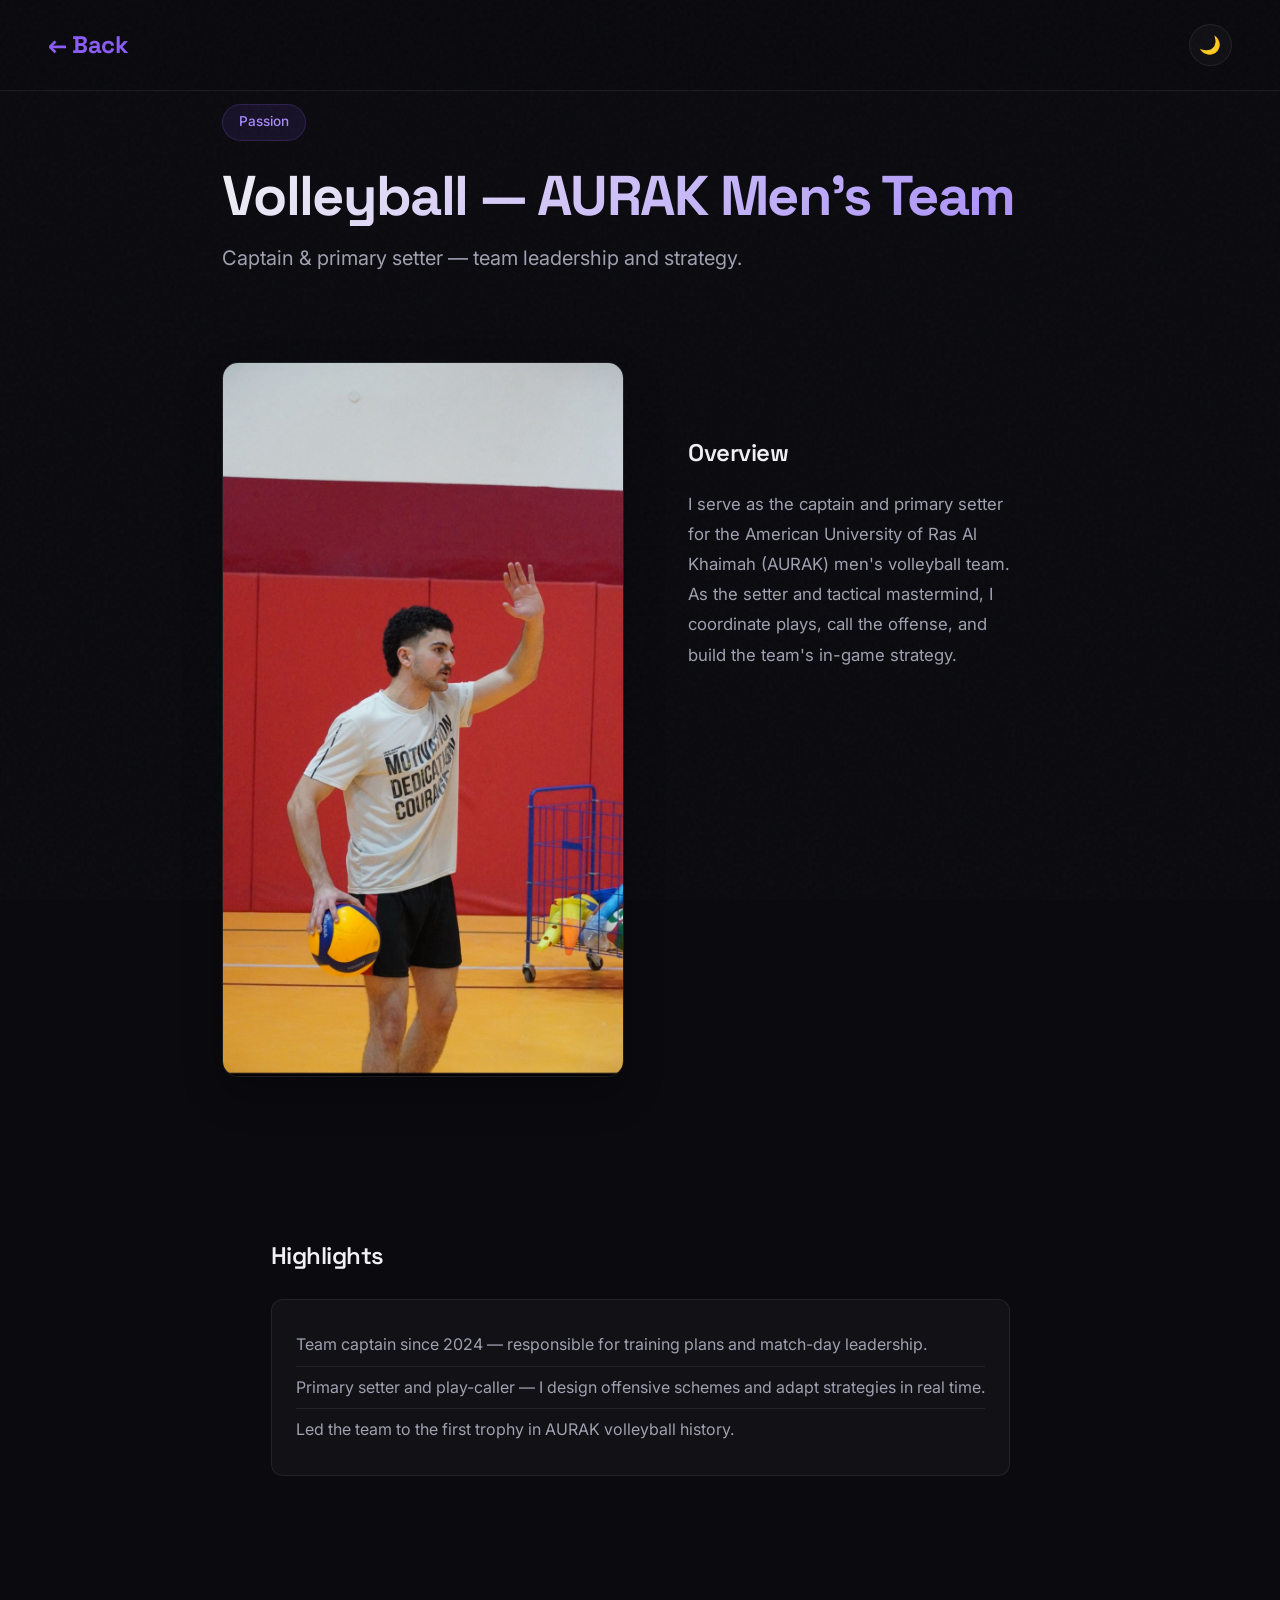
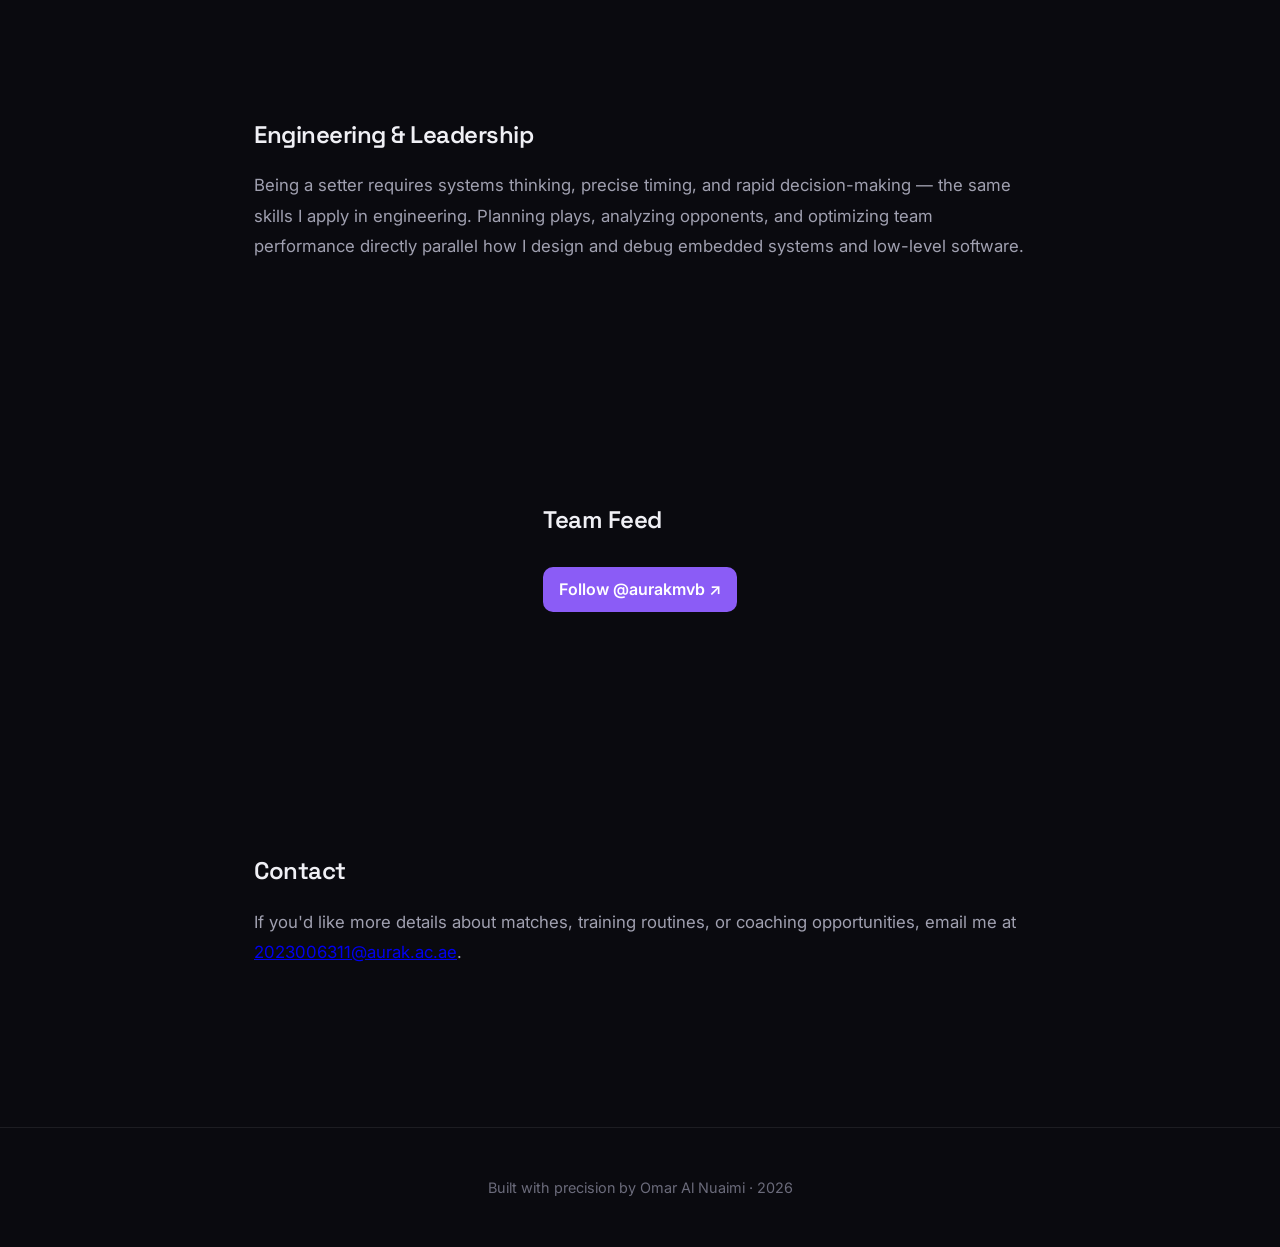
==== commit 769ecf66: "fix image and remove feed" ====
--- a/passions/volleyball.html
+++ b/passions/volleyball.html
@@ -53,10 +53,6 @@
 
       <section class="project-section">
         <h2>Team Feed</h2>
-        <div class="instagram-embed">
-          <iframe src="https://snapwidget.com/embed/1124978" class="snapwidget-widget" allowtransparency="true" frameborder="0" scrolling="no" title="Posts from Instagram"></iframe>
-        </div>
-
         <a class="follow-ig" href="https://www.instagram.com/aurakmvb" target="_blank" rel="noopener noreferrer">Follow @aurakmvb ↗</a>
       </section>
 
@@ -105,19 +101,18 @@
     });
   })();
 
-  // Slide animation for the hero image when overview is visible
+  // Slide animation for the hero image when it enters the viewport
   (function() {
     const imageContainer = document.querySelector('.hero-image-container');
-    const overview = document.querySelector('.overview-section');
-    if (!imageContainer || !overview) return;
+    if (!imageContainer) return;
 
     const observer = new IntersectionObserver((entries) => {
       entries.forEach(entry => {
-        imageContainer.classList.toggle('active', entry.isIntersecting);
+        imageContainer.classList.toggle('visible', entry.isIntersecting);
       });
-    }, { threshold: 0.3 });
+    }, { threshold: 0.15 });
 
-    observer.observe(overview);
+    observer.observe(imageContainer);
   })();
 
   document.getElementById('year')?.textContent = new Date().getFullYear();
--- a/passions/passions.css
+++ b/passions/passions.css
@@ -67,18 +67,20 @@
   margin-bottom: 2rem;
 }
 
-.hero-image-container {
+..hero-image-container {
   margin: 0;
   width: 100%;
   max-width: 460px;
   transform: translateX(80px);
   opacity: 0;
-  transition: transform 0.8s ease, opacity 0.8s ease;
+  visibility: hidden;
+  transition: transform 0.8s ease, opacity 0.8s ease, visibility 0.3s ease;
 }
 
-.hero-image-container.active {
+.hero-image-container.visible {
   transform: translateX(0);
   opacity: 1;
+  visibility: visible;
 }
 
 .hero-image {
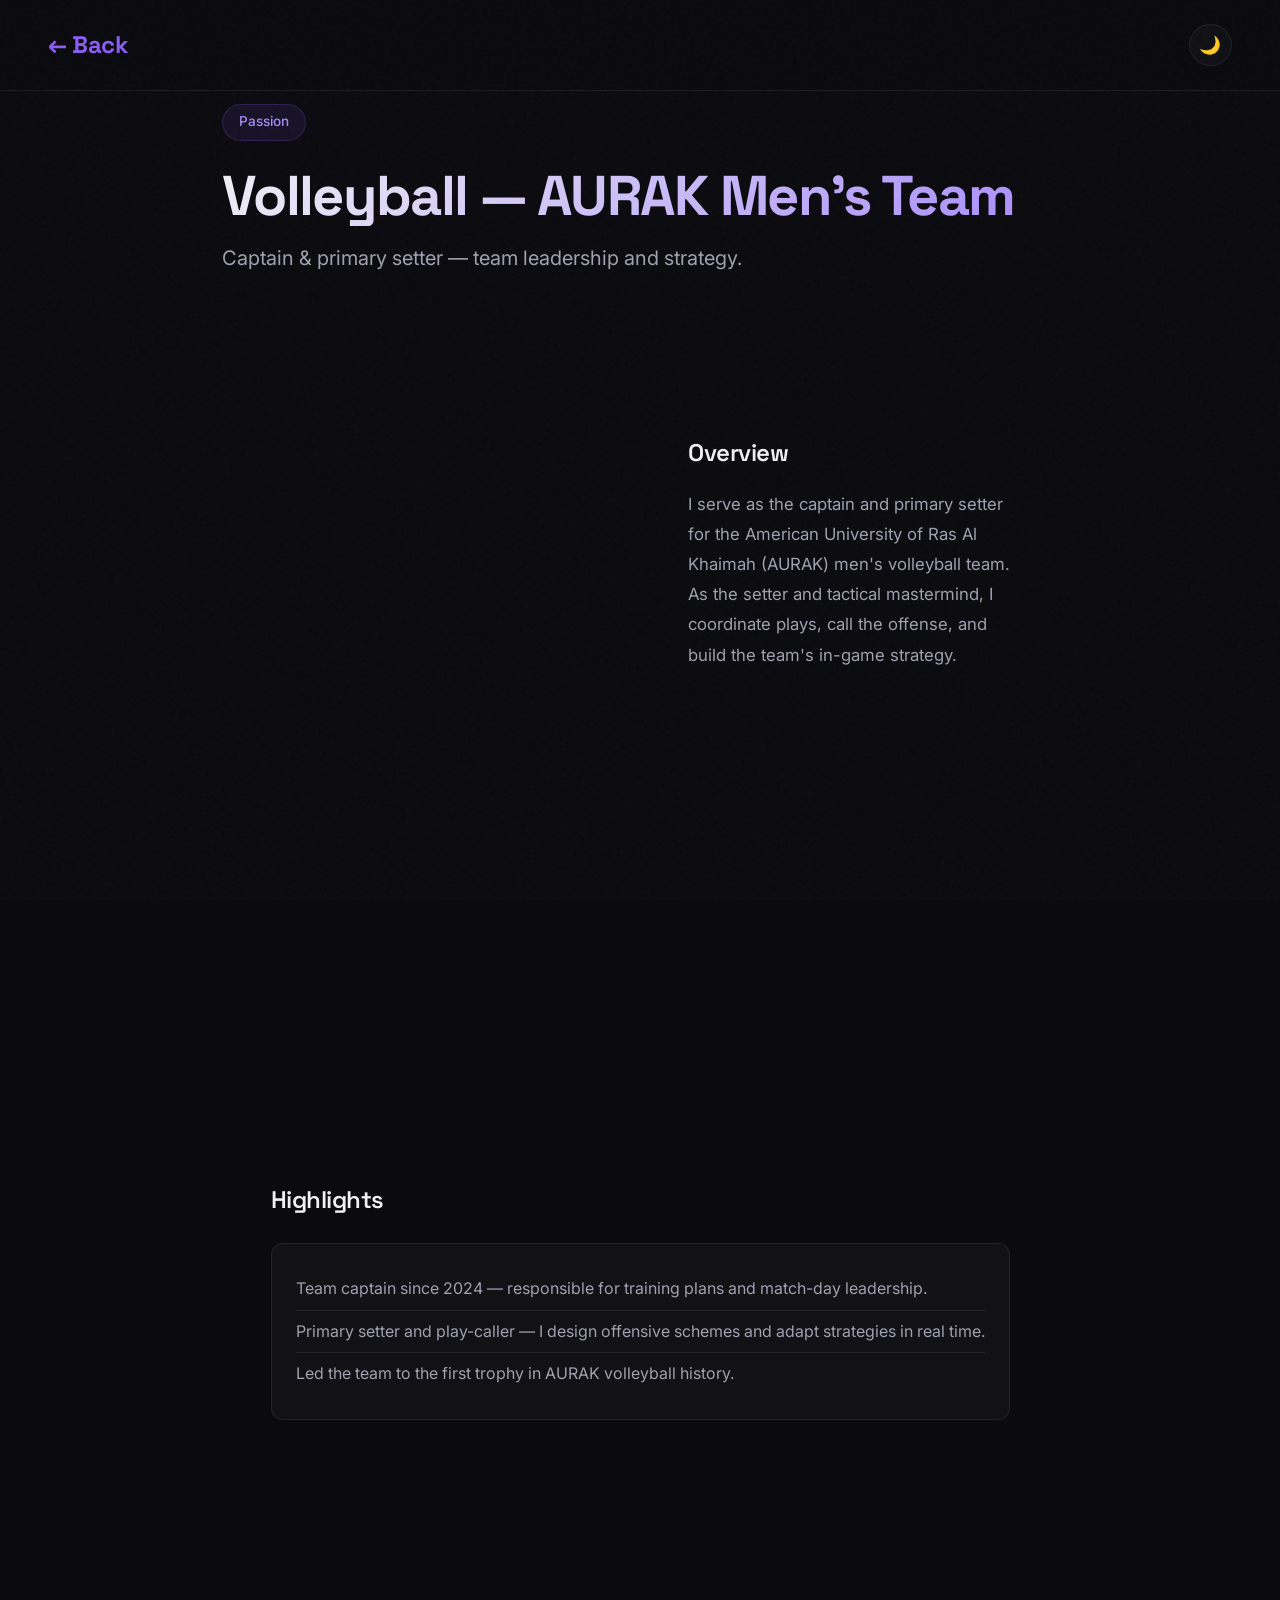
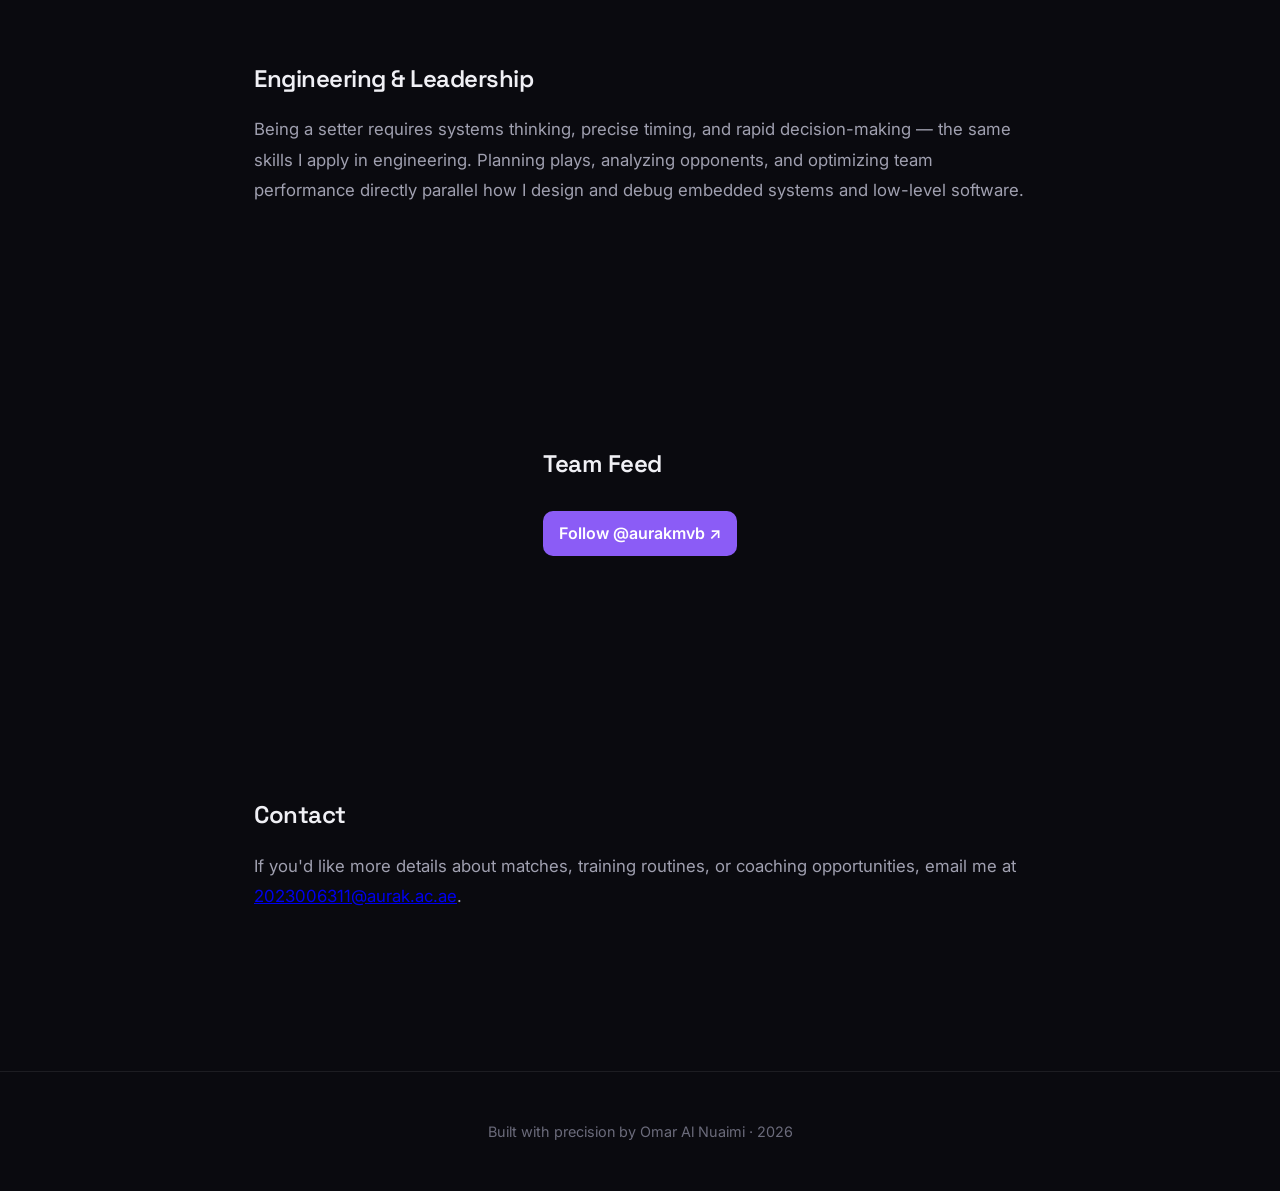
==== commit 8e32411b: "styling fixes" ====
--- a/passions/volleyball.html
+++ b/passions/volleyball.html
@@ -63,29 +63,65 @@
     </div>
   </main>
   <script>
-  // Theme toggle (minimal, mirror of homepage behaviour)
-  (function() {
-    const toggle = document.getElementById('toggle');
-    const body = document.body;
-    const THEME_KEY = 'theme-preference';
+  const toggle = document.getElementById("toggle");
+  const body = document.body;
+  const THEME_KEY = 'theme-preference';
 
-    const pref = localStorage.getItem(THEME_KEY);
-    if (pref === 'light') {
-      body.classList.add('light');
-      if (toggle) toggle.textContent = '☀️';
-    } else {
-      body.classList.remove('light');
-      if (toggle) toggle.textContent = '🌙';
+  async function getLocationAndSetTheme() {
+    const manualPreference = localStorage.getItem(THEME_KEY);
+    let isDay = false;
+
+    try {
+      const timezone = Intl.DateTimeFormat().resolvedOptions().timeZone;
+      const geoResponse = await fetch('https://ipapi.co/json/');
+      const geoData = await geoResponse.json();
+      const { latitude, longitude } = geoData;
+      const today = new Date().toISOString().split('T')[0];
+      const sunResponse = await fetch(
+        `https://api.open-meteo.com/v1/forecast?latitude=${latitude}&longitude=${longitude}&daily=sunrise,sunset&timezone=${timezone}&date=${today}`
+      );
+      const sunData = await sunResponse.json();
+
+      if (sunData.daily && sunData.daily.sunrise && sunData.daily.sunset) {
+        const sunrise = new Date(sunData.daily.sunrise[0]);
+        const sunset = new Date(sunData.daily.sunset[0]);
+        const now = new Date();
+        isDay = now >= sunrise && now < sunset;
+      }
+    } catch (error) {
+      const hour = new Date().getHours();
+      isDay = hour >= 6 && hour < 18;
+      console.warn('Using fallback time-based theme detection:', error);
     }
 
-    if (toggle) {
-      toggle.addEventListener('click', () => {
-        body.classList.toggle('light');
-        toggle.textContent = body.classList.contains('light') ? '☀️' : '🌙';
-        localStorage.setItem(THEME_KEY, body.classList.contains('light') ? 'light' : 'dark');
-      });
+    if (!manualPreference) {
+      if (isDay) {
+        body.classList.add('light');
+        if (toggle) toggle.textContent = '☀️';
+      } else {
+        body.classList.remove('light');
+        if (toggle) toggle.textContent = '🌙';
+      }
+    } else {
+      if (manualPreference === 'light') {
+        body.classList.add('light');
+        if (toggle) toggle.textContent = '☀️';
+      } else {
+        body.classList.remove('light');
+        if (toggle) toggle.textContent = '🌙';
+      }
     }
-  })();
+  }
+
+  getLocationAndSetTheme();
+
+  if (toggle) {
+    toggle.onclick = () => {
+      body.classList.toggle("light");
+      toggle.textContent = body.classList.contains("light") ? "☀️" : "🌙";
+      localStorage.setItem(THEME_KEY, body.classList.contains("light") ? 'light' : 'dark');
+    };
+  }
 
   // Simple fade-in observer for project sections and cards
   (function() {
@@ -108,7 +144,9 @@
 
     const observer = new IntersectionObserver((entries) => {
       entries.forEach(entry => {
-        imageContainer.classList.toggle('visible', entry.isIntersecting);
+        if (entry.isIntersecting) {
+          imageContainer.classList.add('visible');
+        }
       });
     }, { threshold: 0.15 });
 
--- a/passions/passions.css
+++ b/passions/passions.css
@@ -67,13 +67,15 @@
   margin-bottom: 2rem;
 }
 
-..hero-image-container {
+.hero-image-container {
   margin: 0;
   width: 100%;
   max-width: 460px;
-  transform: translateX(80px);
+  transform: translateX(-80px);
   opacity: 0;
   visibility: hidden;
+  overflow: hidden;
+  border-radius: 16px;
   transition: transform 0.8s ease, opacity 0.8s ease, visibility 0.3s ease;
 }
 
@@ -85,9 +87,10 @@
 
 .hero-image {
   width: 100%;
-  max-width: 100%;
-  height: auto;
-  border-radius: 16px;
+  height: 100%;
+  min-height: 380px;
+  object-fit: cover;
+  transform: scale(1.02);
   border: 1px solid var(--border);
   box-shadow: 0 18px 40px rgba(0,0,0,0.22);
   display: block;
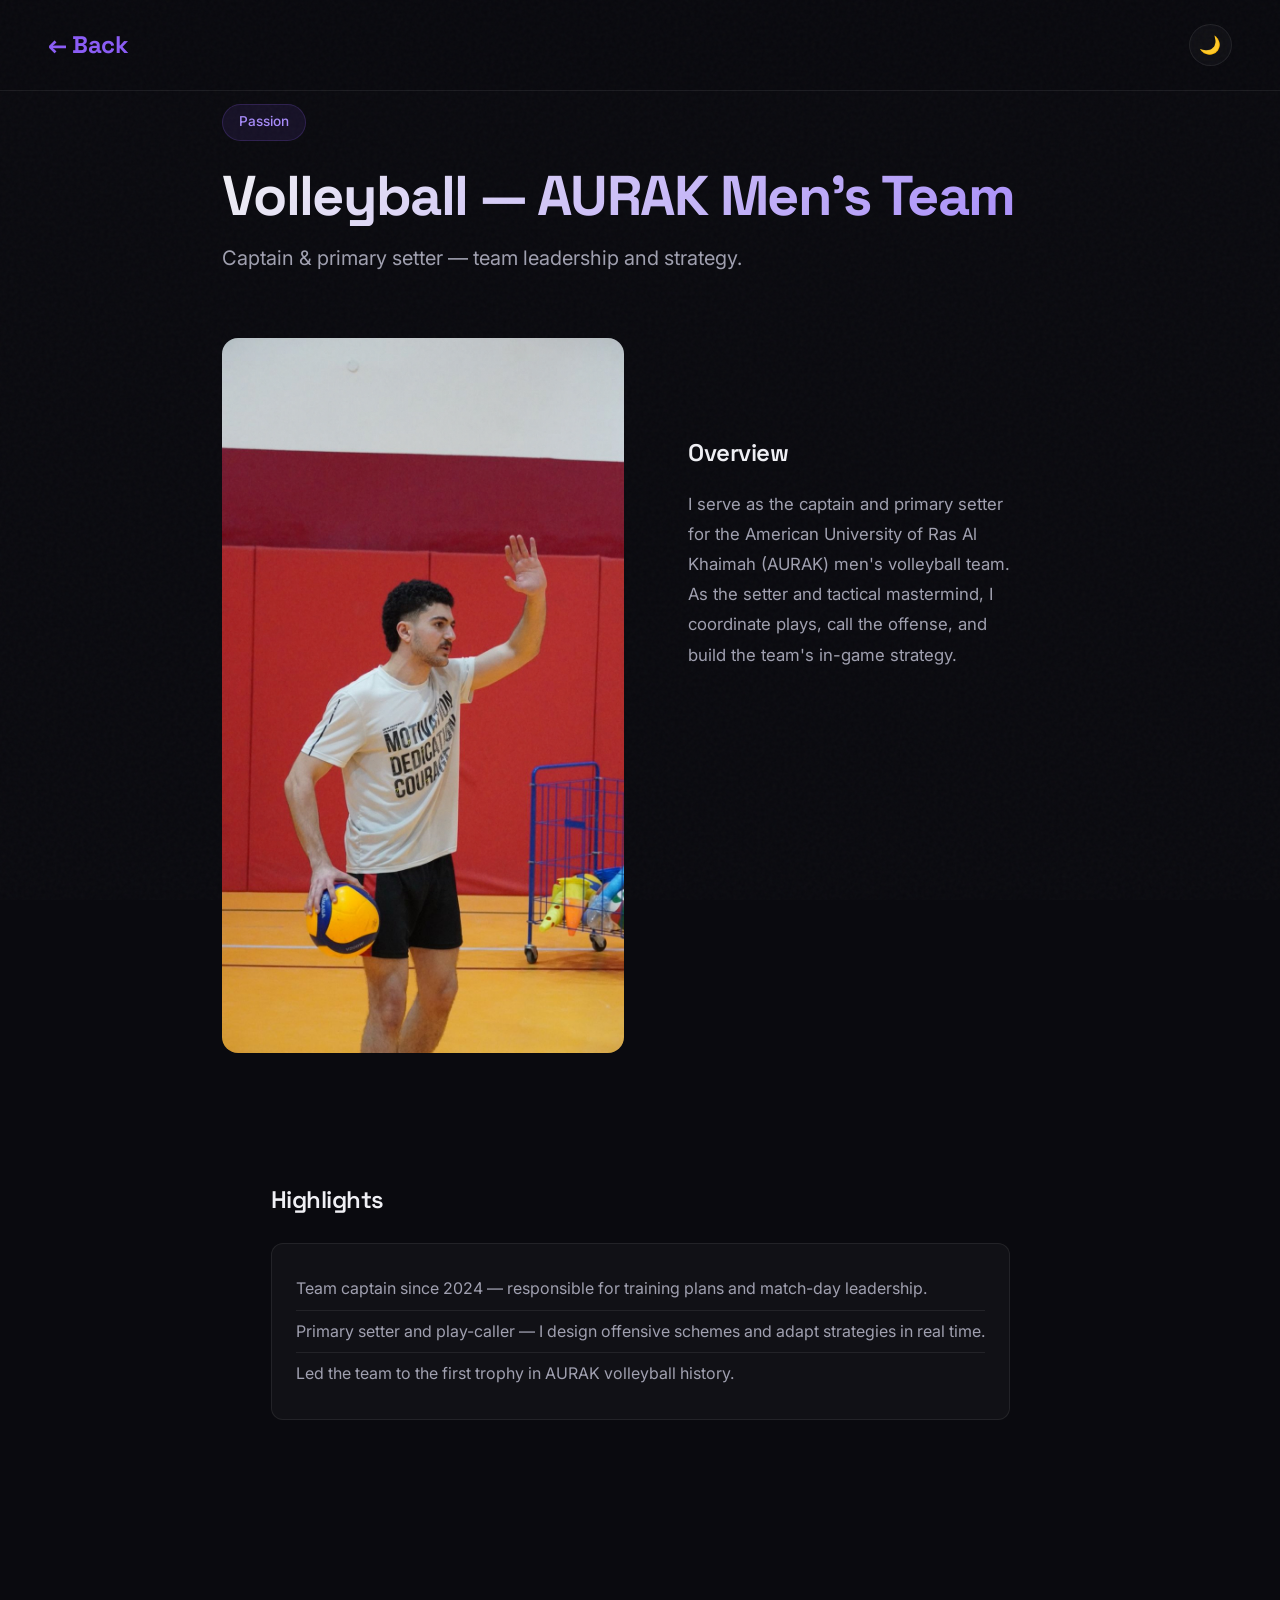
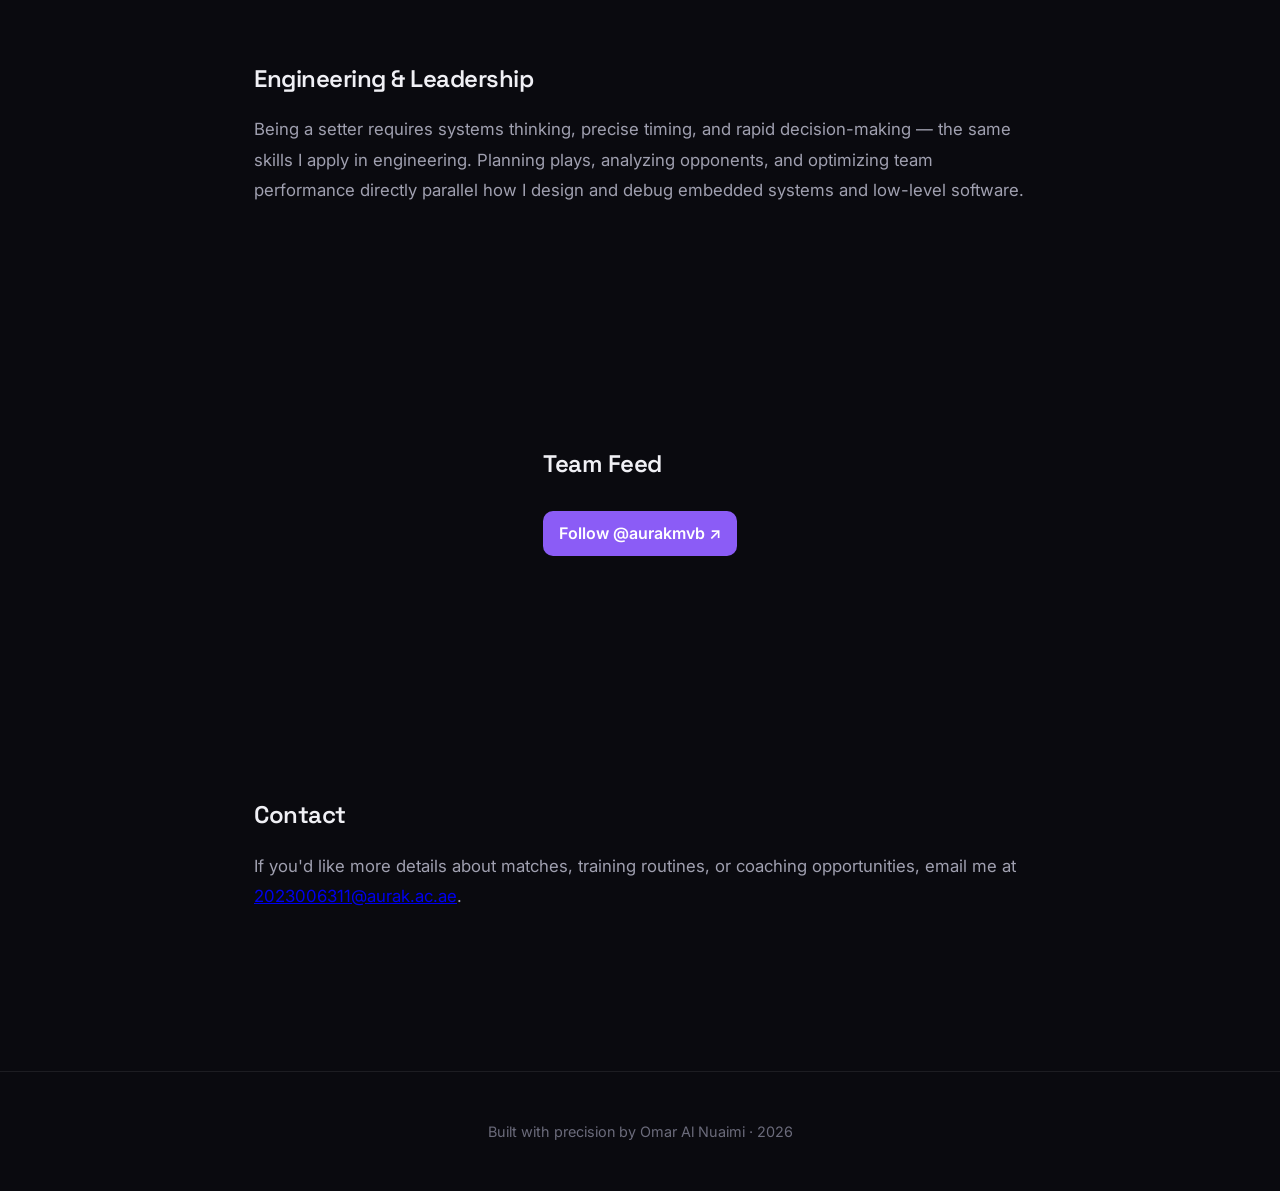
==== commit 48e4930b: "fixing theme across all pages" ====
--- a/passions/volleyball.html
+++ b/passions/volleyball.html
@@ -62,67 +62,8 @@
       </section>
     </div>
   </main>
+  <script src="../theme.js"></script>
   <script>
-  const toggle = document.getElementById("toggle");
-  const body = document.body;
-  const THEME_KEY = 'theme-preference';
-
-  async function getLocationAndSetTheme() {
-    const manualPreference = localStorage.getItem(THEME_KEY);
-    let isDay = false;
-
-    try {
-      const timezone = Intl.DateTimeFormat().resolvedOptions().timeZone;
-      const geoResponse = await fetch('https://ipapi.co/json/');
-      const geoData = await geoResponse.json();
-      const { latitude, longitude } = geoData;
-      const today = new Date().toISOString().split('T')[0];
-      const sunResponse = await fetch(
-        `https://api.open-meteo.com/v1/forecast?latitude=${latitude}&longitude=${longitude}&daily=sunrise,sunset&timezone=${timezone}&date=${today}`
-      );
-      const sunData = await sunResponse.json();
-
-      if (sunData.daily && sunData.daily.sunrise && sunData.daily.sunset) {
-        const sunrise = new Date(sunData.daily.sunrise[0]);
-        const sunset = new Date(sunData.daily.sunset[0]);
-        const now = new Date();
-        isDay = now >= sunrise && now < sunset;
-      }
-    } catch (error) {
-      const hour = new Date().getHours();
-      isDay = hour >= 6 && hour < 18;
-      console.warn('Using fallback time-based theme detection:', error);
-    }
-
-    if (!manualPreference) {
-      if (isDay) {
-        body.classList.add('light');
-        if (toggle) toggle.textContent = '☀️';
-      } else {
-        body.classList.remove('light');
-        if (toggle) toggle.textContent = '🌙';
-      }
-    } else {
-      if (manualPreference === 'light') {
-        body.classList.add('light');
-        if (toggle) toggle.textContent = '☀️';
-      } else {
-        body.classList.remove('light');
-        if (toggle) toggle.textContent = '🌙';
-      }
-    }
-  }
-
-  getLocationAndSetTheme();
-
-  if (toggle) {
-    toggle.onclick = () => {
-      body.classList.toggle("light");
-      toggle.textContent = body.classList.contains("light") ? "☀️" : "🌙";
-      localStorage.setItem(THEME_KEY, body.classList.contains("light") ? 'light' : 'dark');
-    };
-  }
-
   // Simple fade-in observer for project sections and cards
   (function() {
     const observer = new IntersectionObserver((entries) => {
@@ -138,7 +79,7 @@
   })();
 
   // Slide animation for the hero image when it enters the viewport
-  (function() {
+  document.addEventListener('DOMContentLoaded', () => {
     const imageContainer = document.querySelector('.hero-image-container');
     if (!imageContainer) return;
 
@@ -148,12 +89,13 @@
           imageContainer.classList.add('visible');
         }
       });
-    }, { threshold: 0.15 });
+    }, { threshold: 0.05 });
 
     observer.observe(imageContainer);
-  })();
-
-  document.getElementById('year')?.textContent = new Date().getFullYear();
+    if (imageContainer.getBoundingClientRect().top < window.innerHeight) {
+      imageContainer.classList.add('visible');
+    }
+  });
   </script>
   
 <footer>
--- a/passions/passions.css
+++ b/passions/passions.css
@@ -72,17 +72,15 @@
   width: 100%;
   max-width: 460px;
   transform: translateX(-80px);
-  opacity: 0;
-  visibility: hidden;
+  opacity: 0.65;
   overflow: hidden;
   border-radius: 16px;
-  transition: transform 0.8s ease, opacity 0.8s ease, visibility 0.3s ease;
+  transition: transform 0.8s ease, opacity 0.8s ease;
 }
 
 .hero-image-container.visible {
   transform: translateX(0);
   opacity: 1;
-  visibility: visible;
 }
 
 .hero-image {
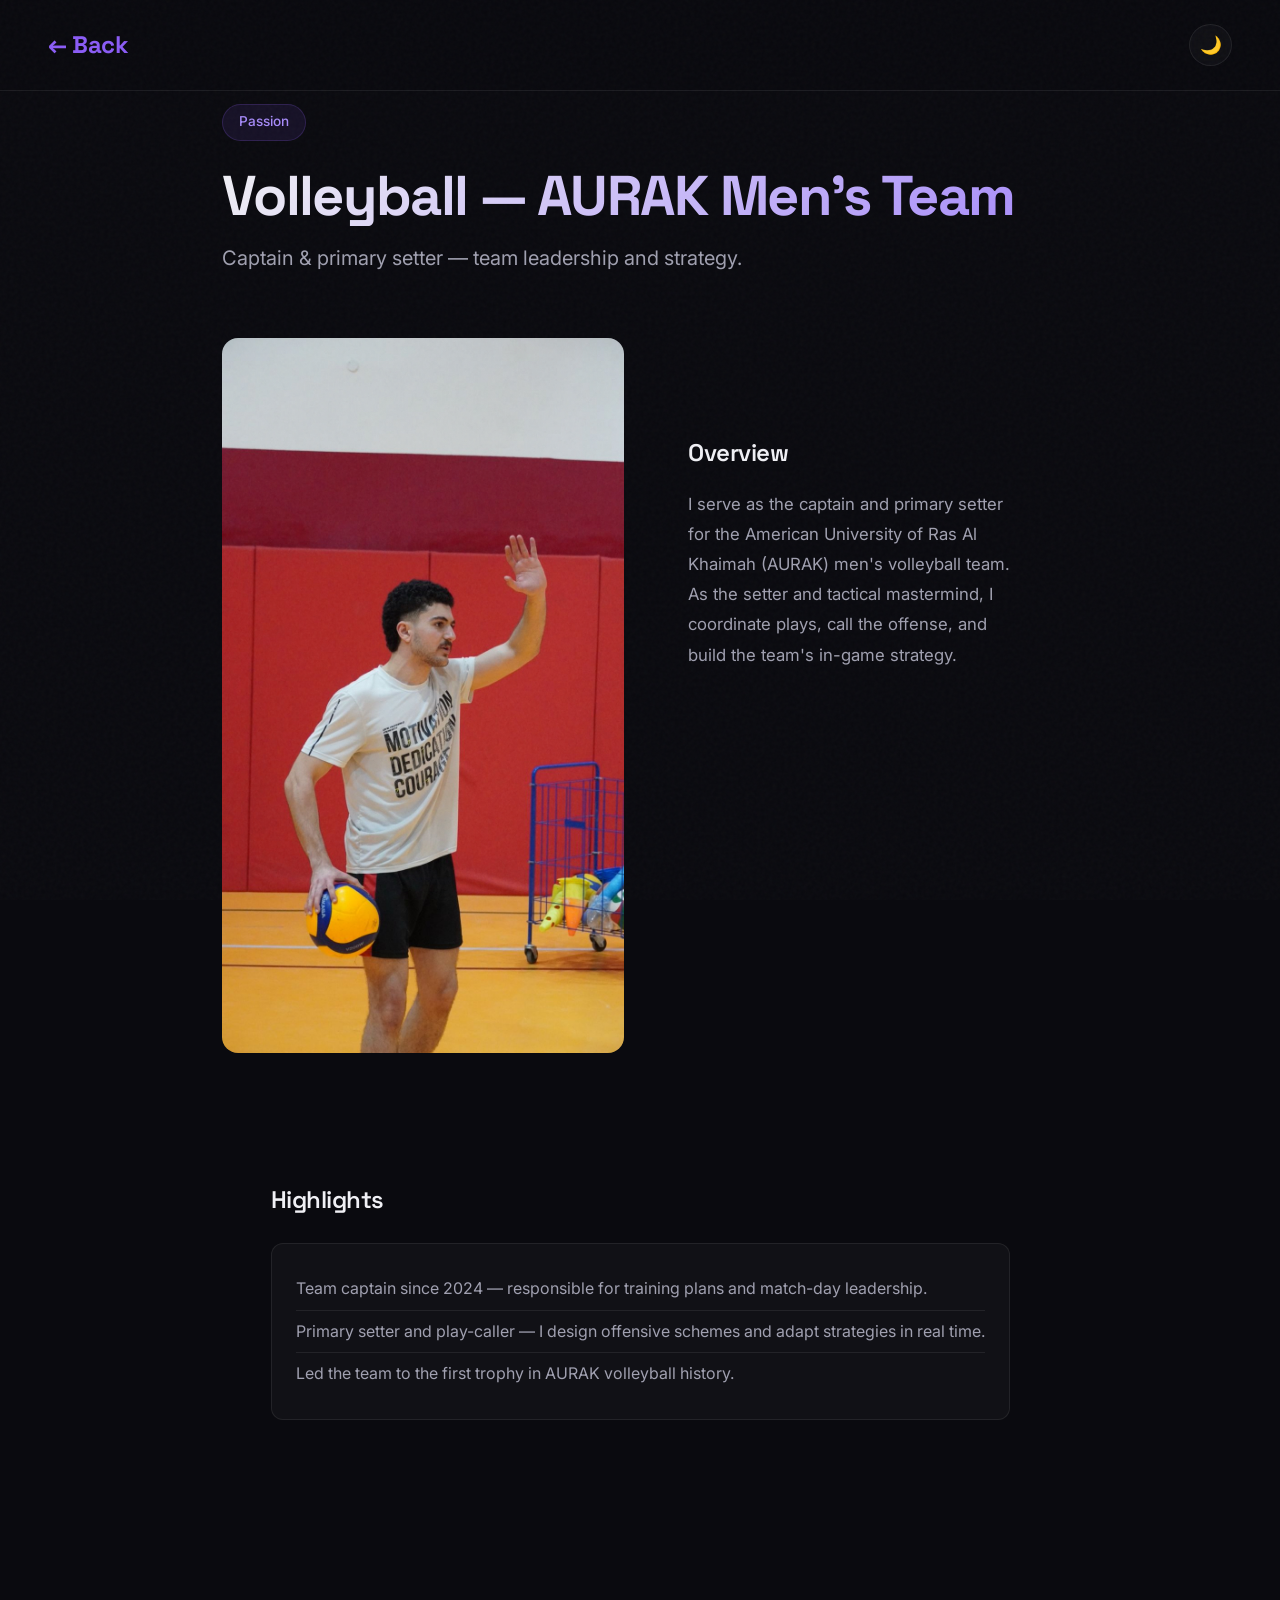
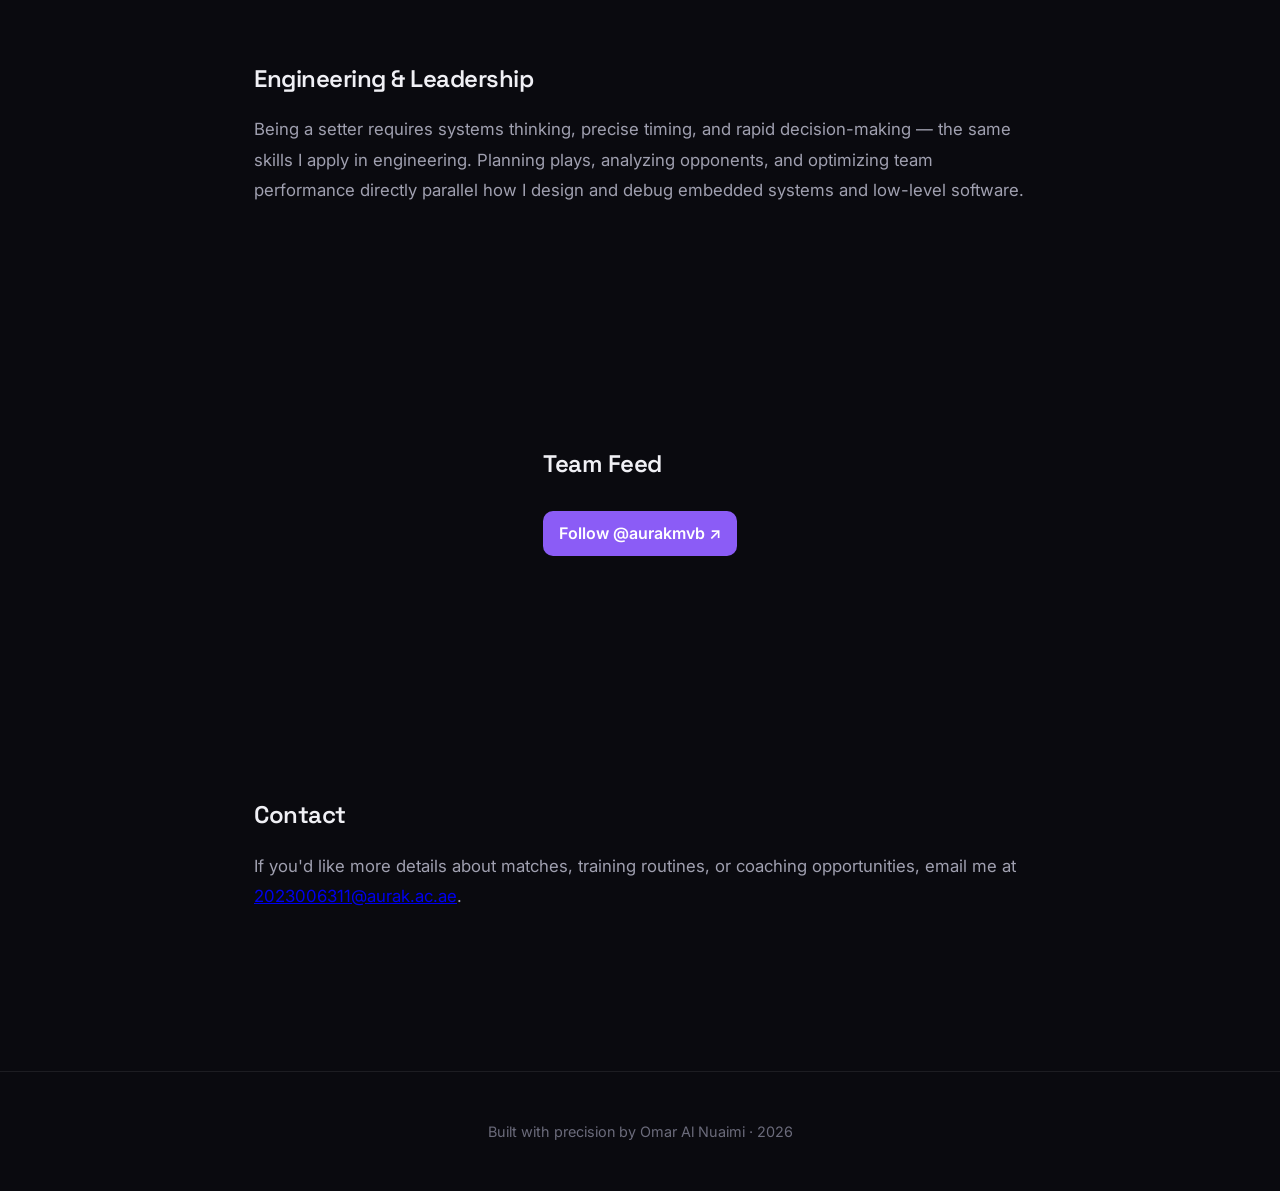
==== commit 11a239b8: "flicker fix" ====
--- a/passions/volleyball.html
+++ b/passions/volleyball.html
@@ -4,8 +4,26 @@
   <meta charset="UTF-8" />
   <meta name="viewport" content="width=device-width, initial-scale=1.0"/>
   <title>Volleyball — AURAK Men's Team | Omar Al Nuaimi</title>
+  <script>
+  (function(){
+    try{
+      const k='theme-preference';
+      const t=localStorage.getItem(k);
+      if(t==='light') {
+        document.documentElement.classList.add('light');
+      } else if(t==='dark') {
+        document.documentElement.classList.remove('light');
+      } else {
+        const hour = new Date().getHours();
+        if (hour >= 6 && hour < 18) document.documentElement.classList.add('light');
+        else document.documentElement.classList.remove('light');
+      }
+    }catch(e){}
+  })();
+  </script>
   <link rel="stylesheet" href="../style.css"/>
   <link rel="stylesheet" href="passions.css"/>
+  <link rel="icon" type="image/svg+xml" href="../favicon.svg">
   <link rel="preconnect" href="https://fonts.googleapis.com">
   <link href="https://fonts.googleapis.com/css2?family=Inter:wght@300;400;500;600;700&family=Space+Grotesk:wght@400;500;600;700&display=swap" rel="stylesheet">
 </head>
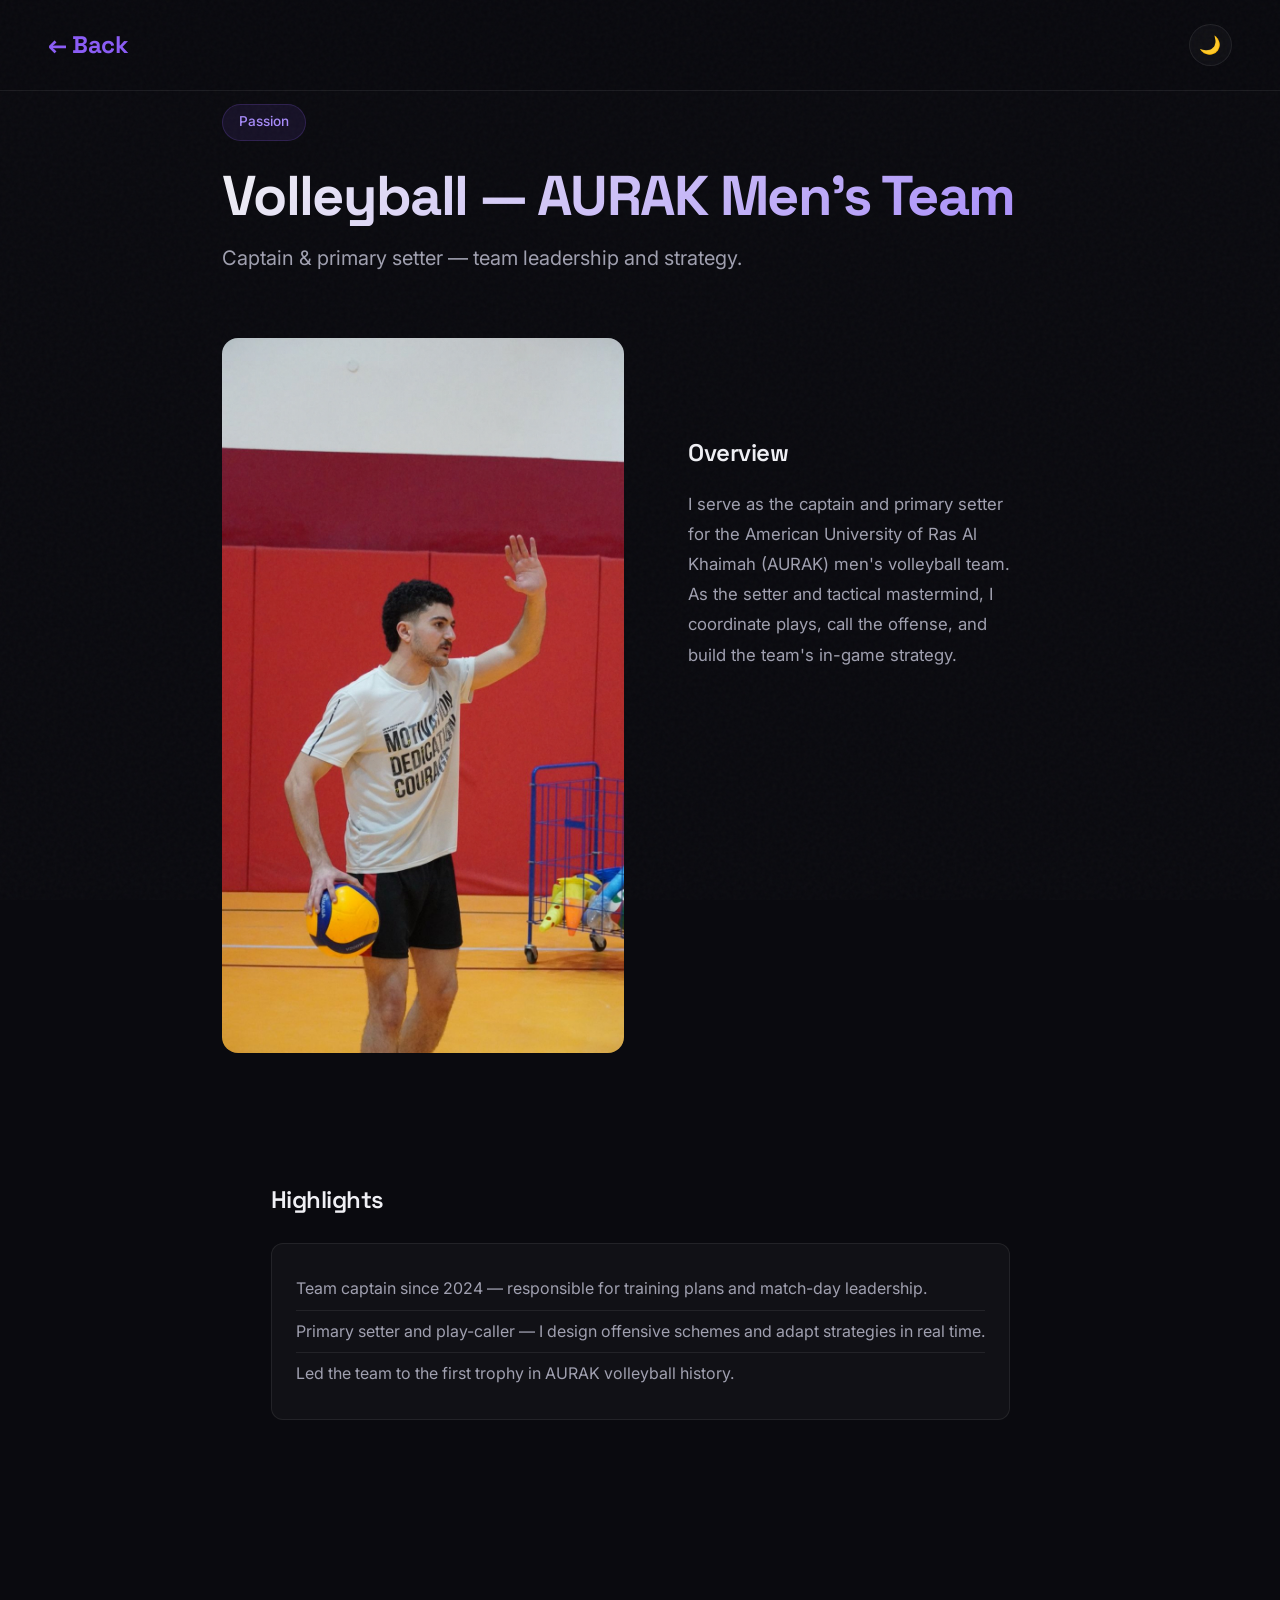
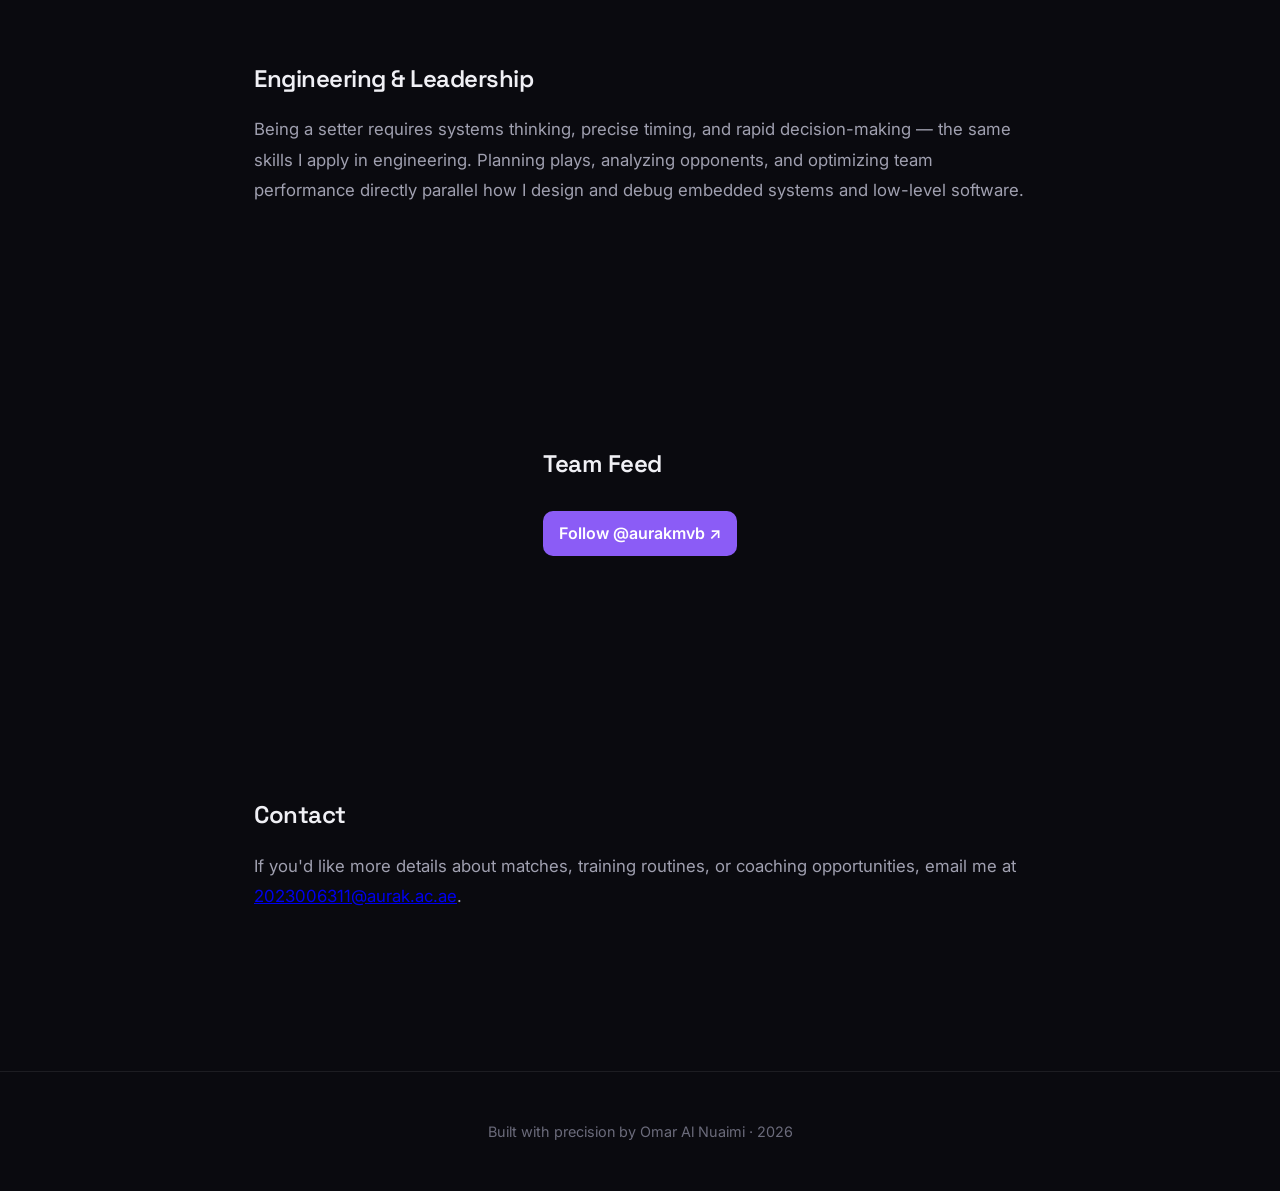
==== commit 66db7079: "favicon fix AND theme fix" ====
--- a/passions/volleyball.html
+++ b/passions/volleyball.html
@@ -9,21 +9,29 @@
     try{
       const k='theme-preference';
       const t=localStorage.getItem(k);
-      if(t==='light') {
-        document.documentElement.classList.add('light');
-      } else if(t==='dark') {
-        document.documentElement.classList.remove('light');
-      } else {
+      const html = document.documentElement;
+      const bodyEl = document.body;
+      function applyLight(on) {
+        if (on) {
+          html.classList.add('light');
+          if (bodyEl) bodyEl.classList.add('light');
+        } else {
+          html.classList.remove('light');
+          if (bodyEl) bodyEl.classList.remove('light');
+        }
+      }
+      if(t==='light') applyLight(true);
+      else if(t==='dark') applyLight(false);
+      else {
         const hour = new Date().getHours();
-        if (hour >= 6 && hour < 18) document.documentElement.classList.add('light');
-        else document.documentElement.classList.remove('light');
+        applyLight(hour >= 6 && hour < 18);
       }
     }catch(e){}
   })();
   </script>
   <link rel="stylesheet" href="../style.css"/>
   <link rel="stylesheet" href="passions.css"/>
-  <link rel="icon" type="image/svg+xml" href="../favicon.svg">
+  <link rel="icon" type="image/svg+xml" href="../favicon.svg?v=2">
   <link rel="preconnect" href="https://fonts.googleapis.com">
   <link href="https://fonts.googleapis.com/css2?family=Inter:wght@300;400;500;600;700&family=Space+Grotesk:wght@400;500;600;700&display=swap" rel="stylesheet">
 </head>
